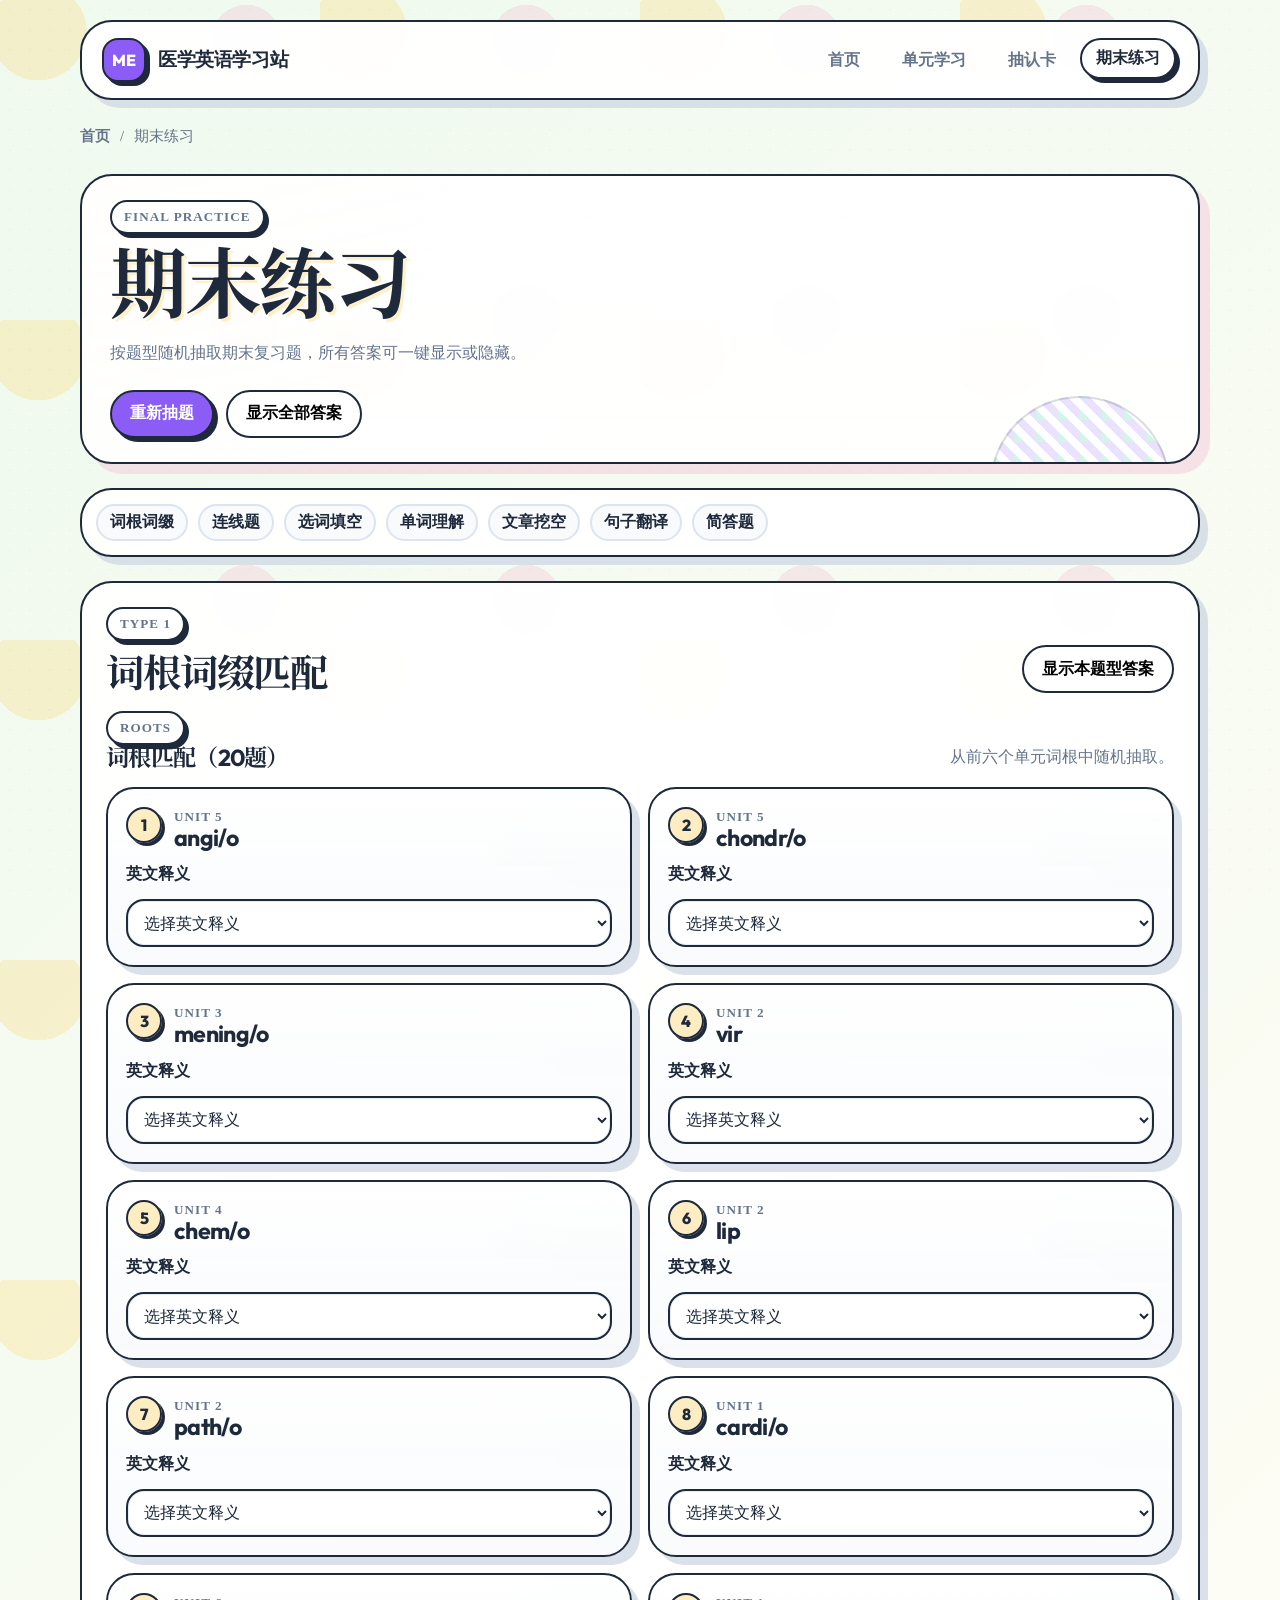
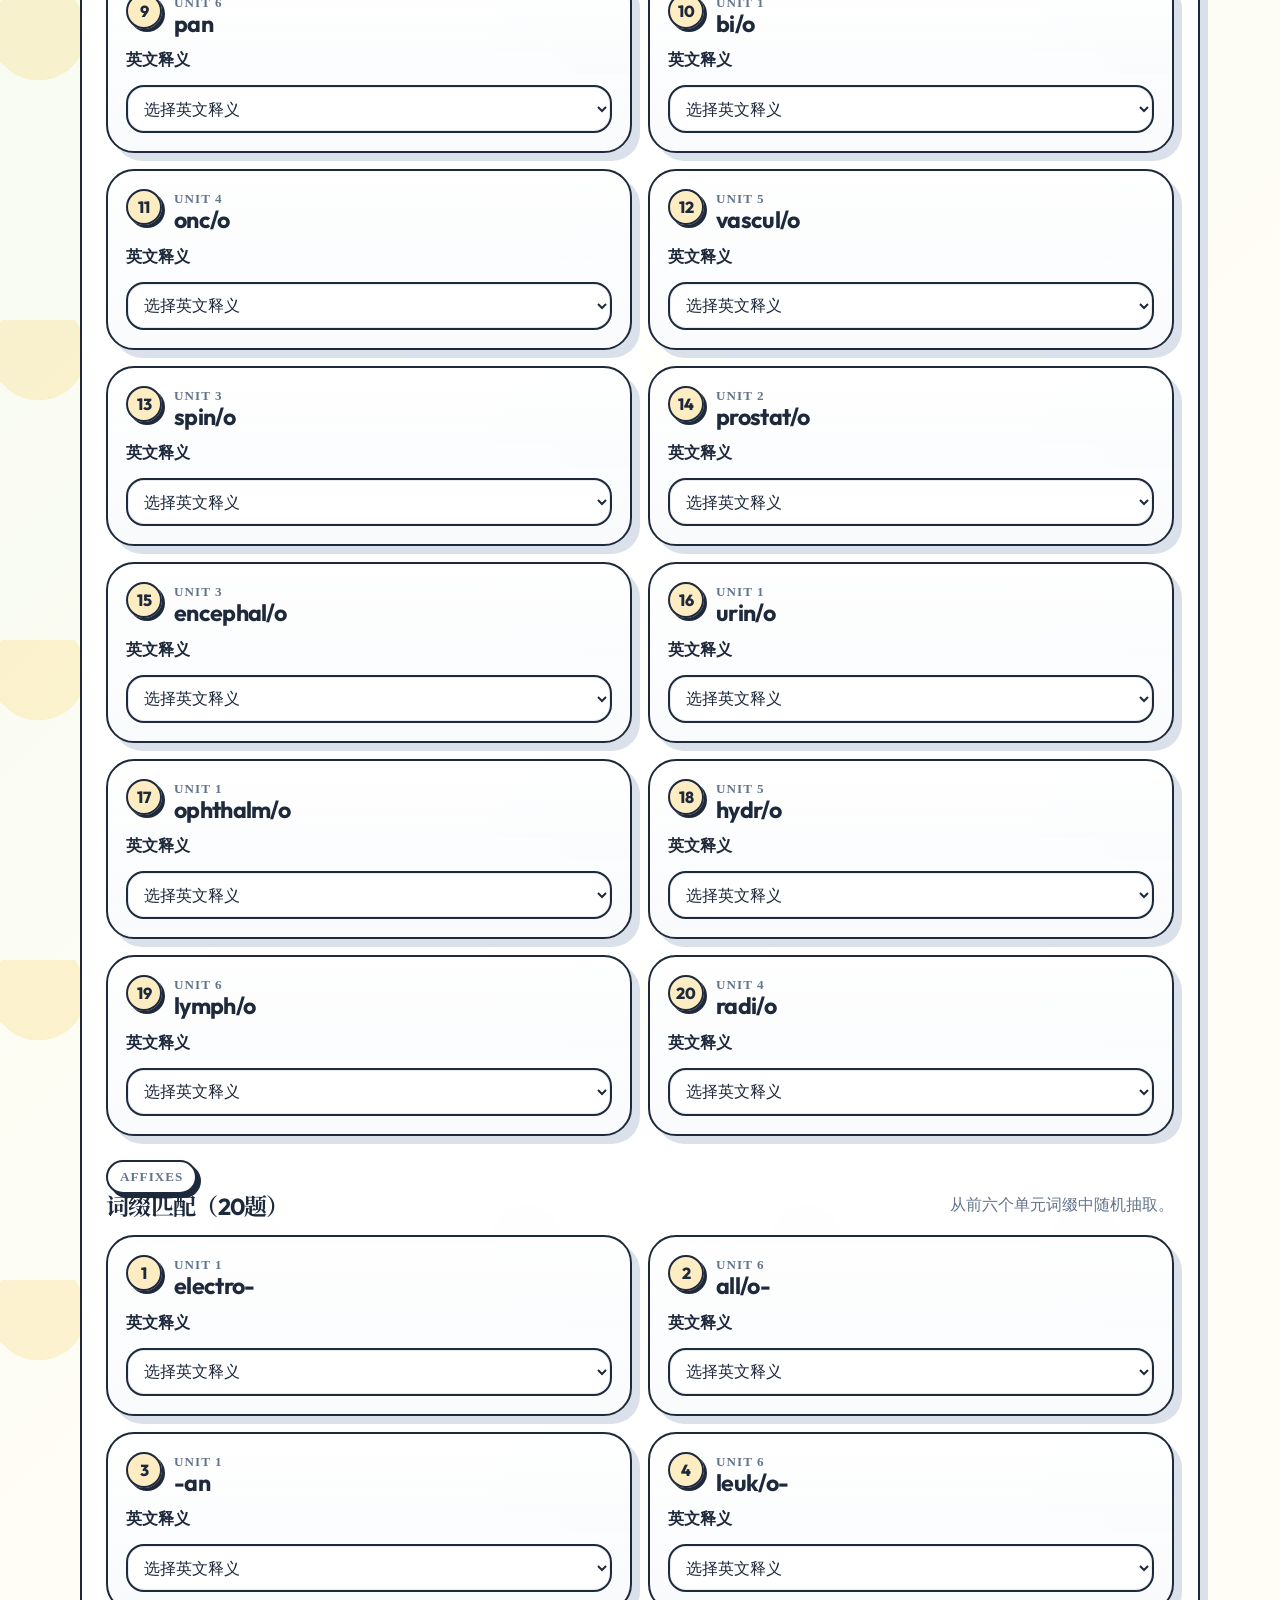
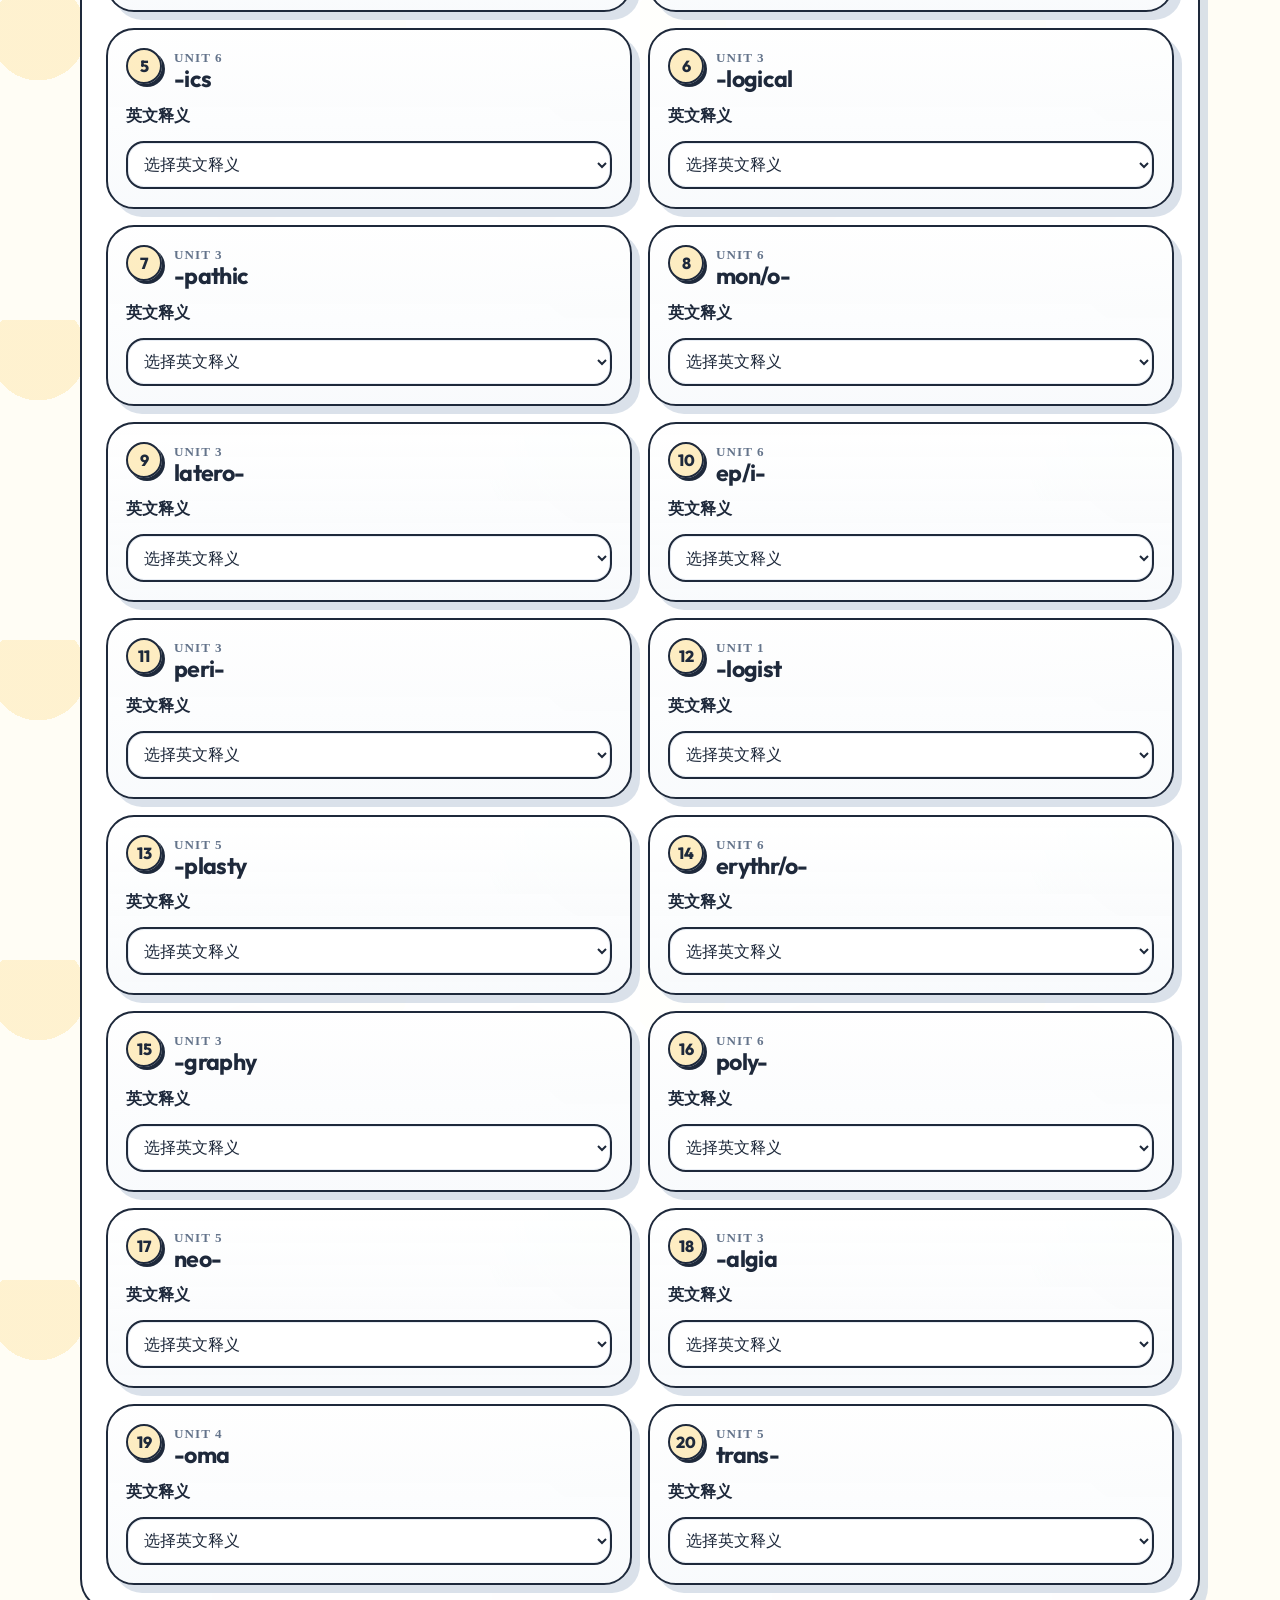
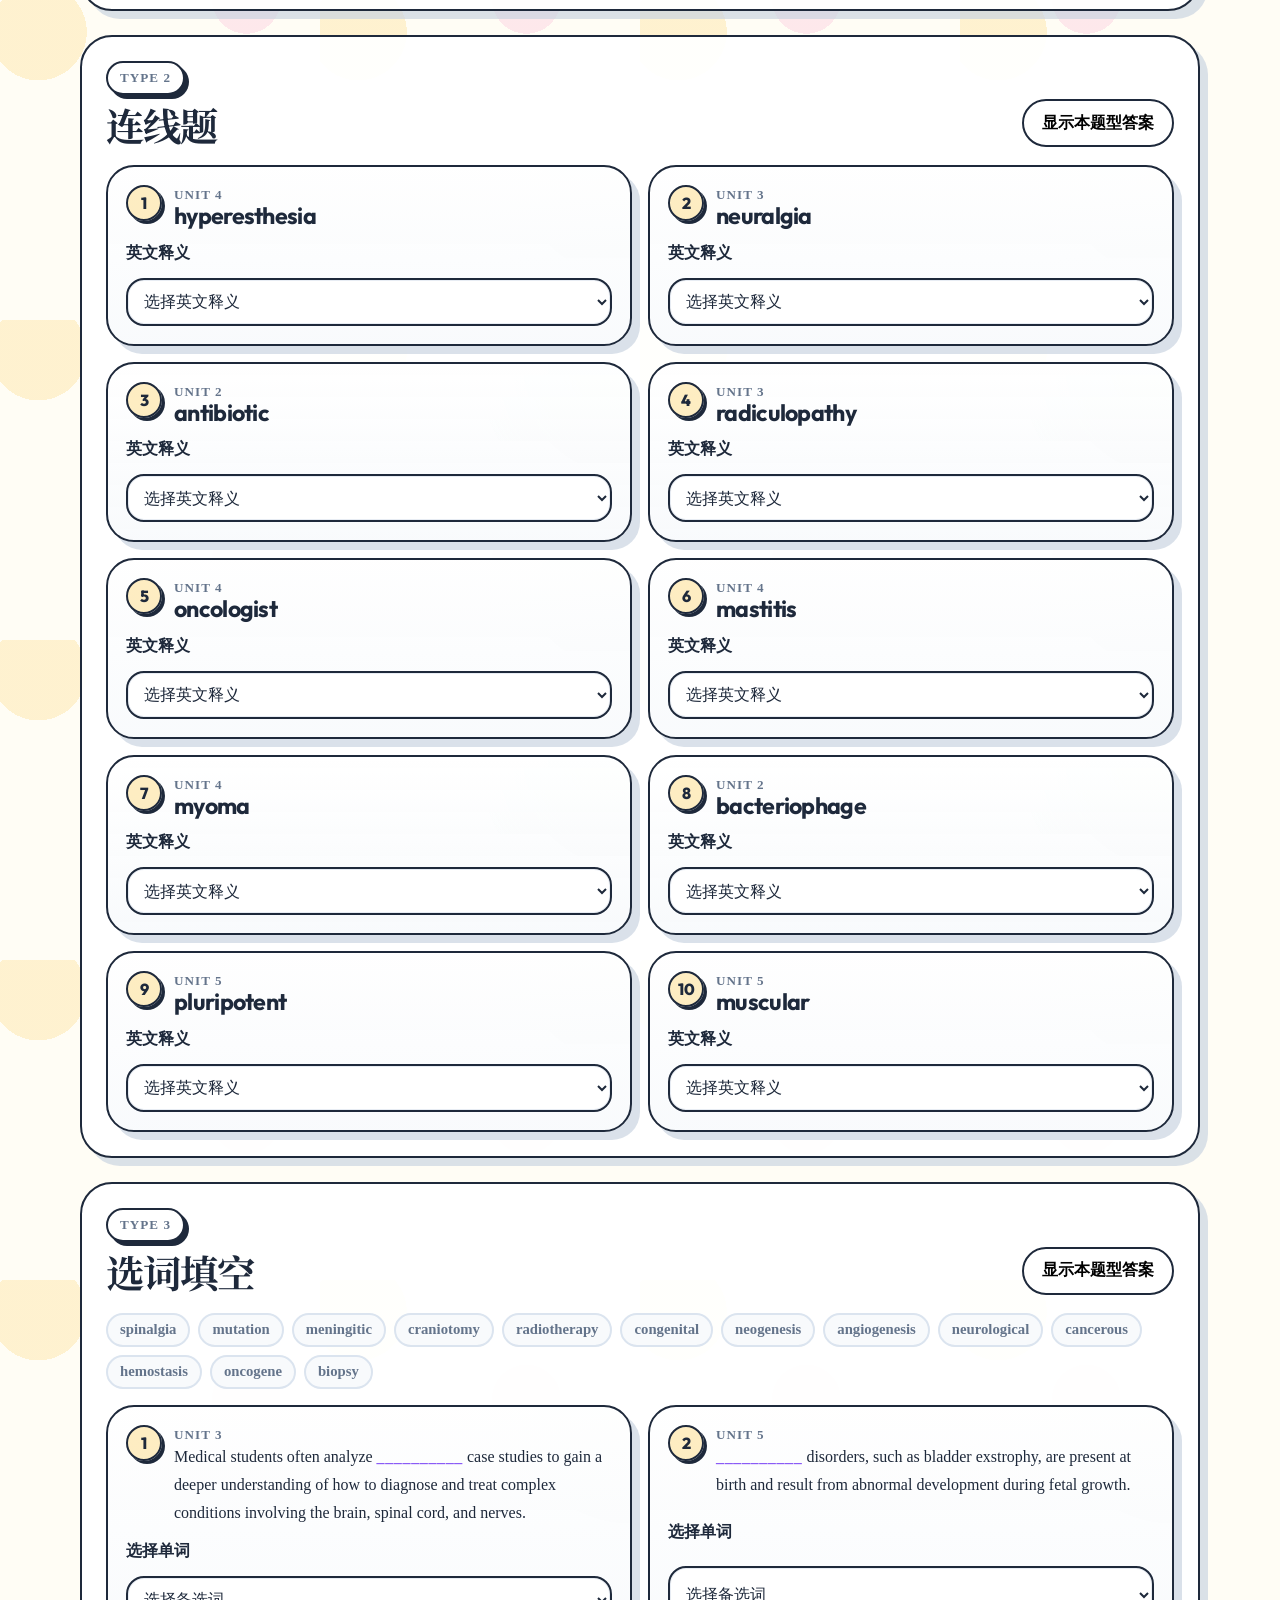
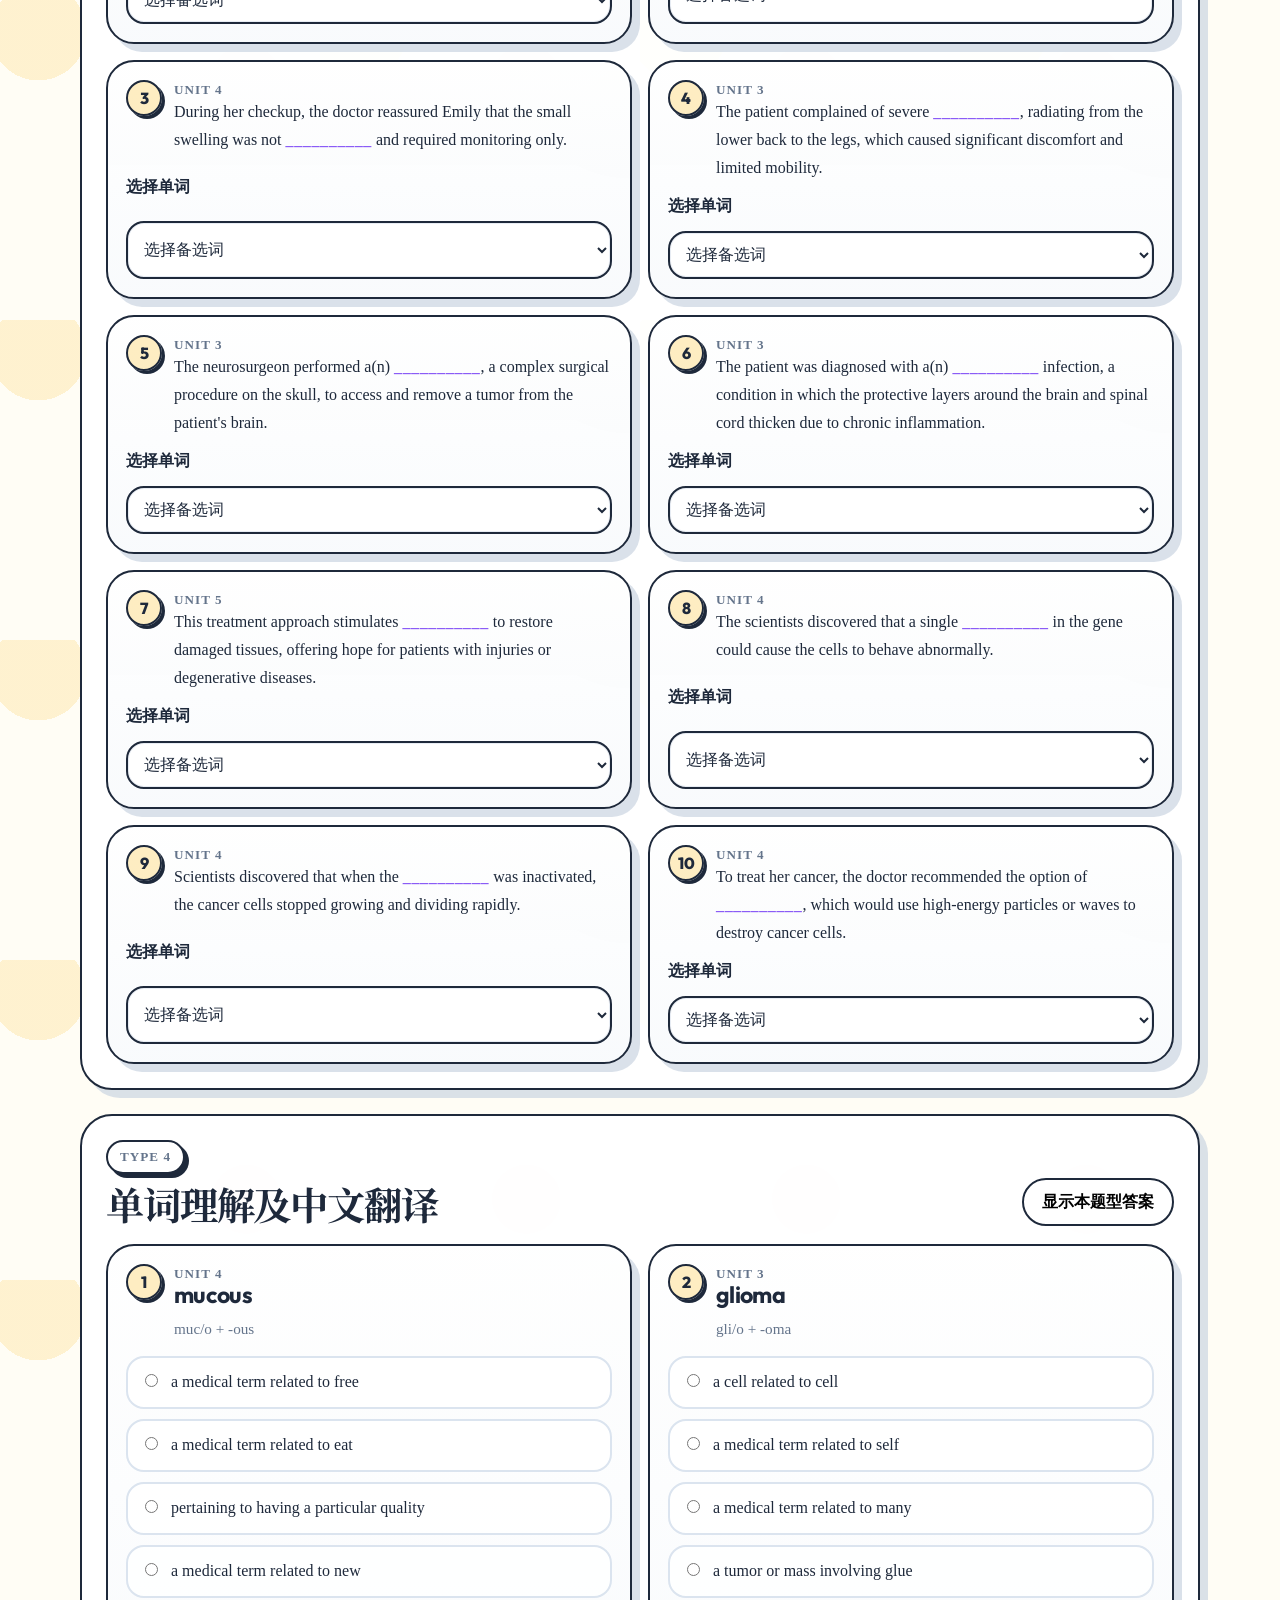
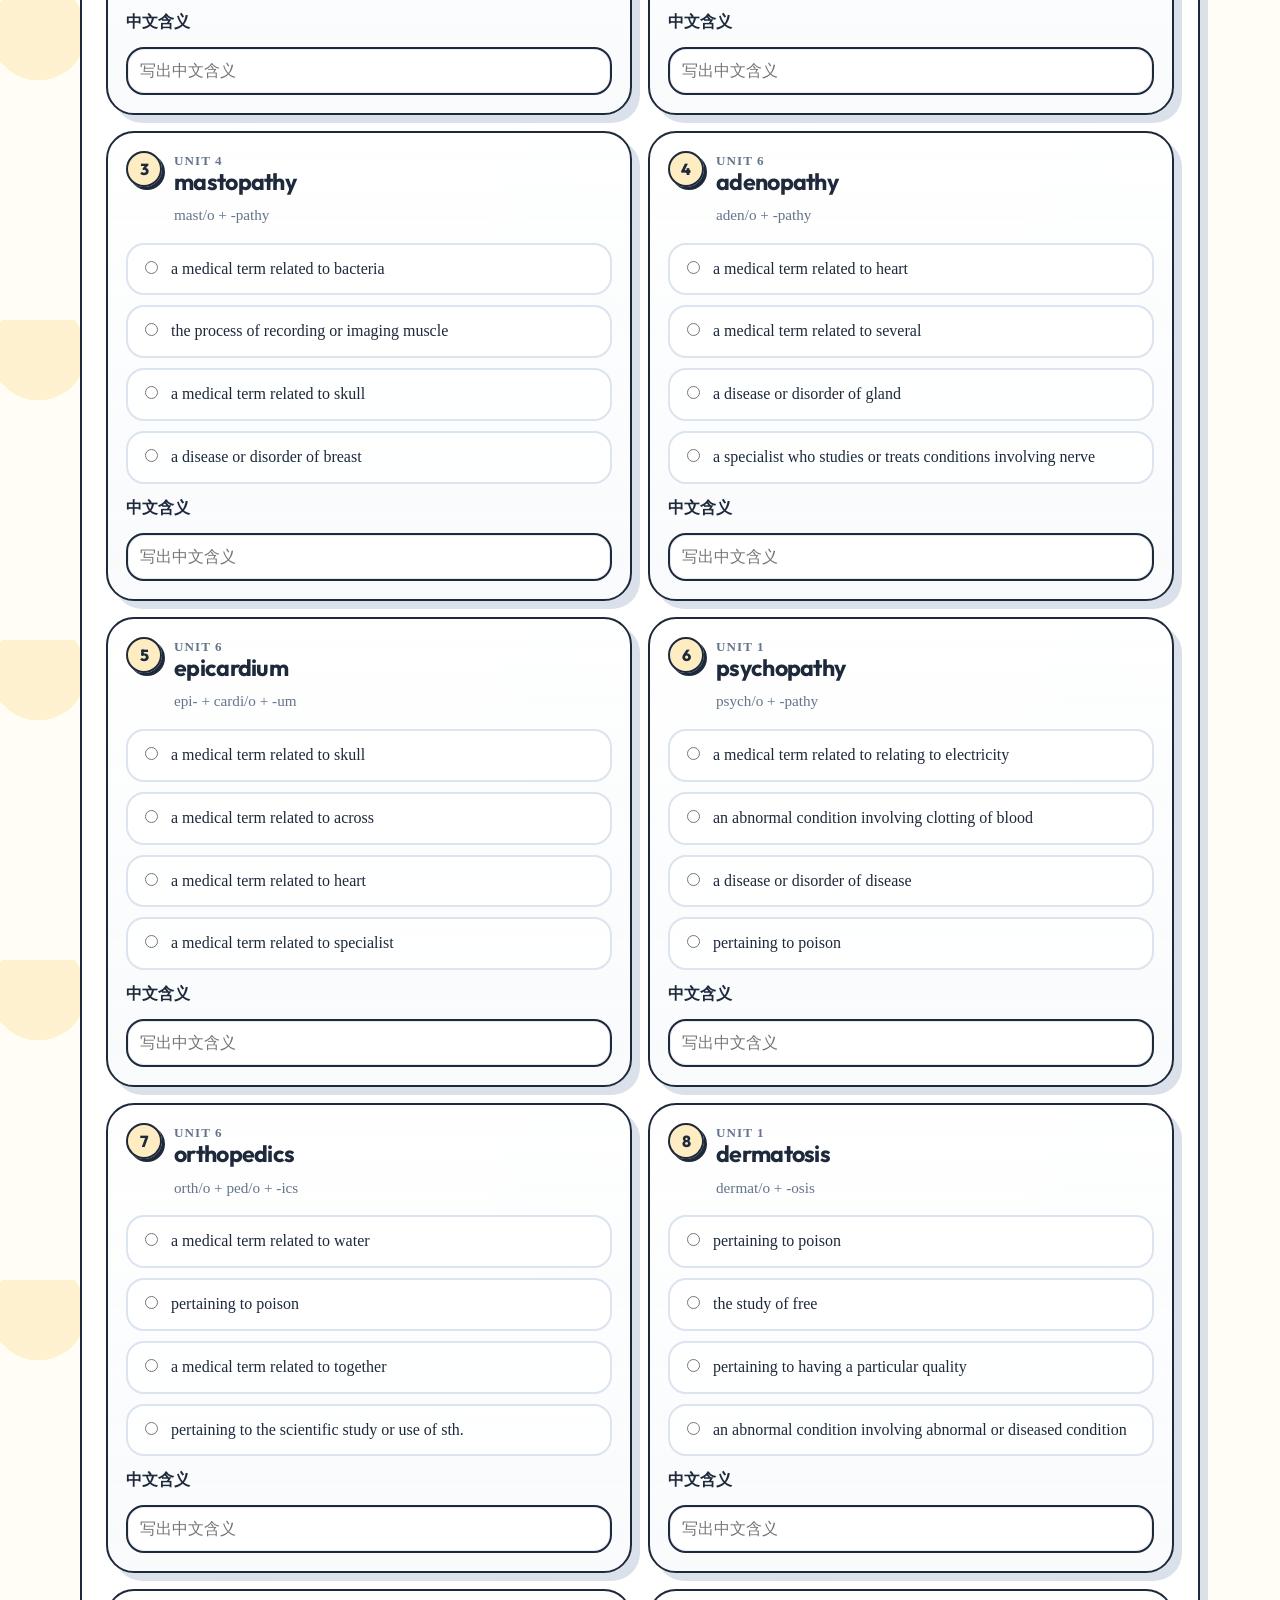
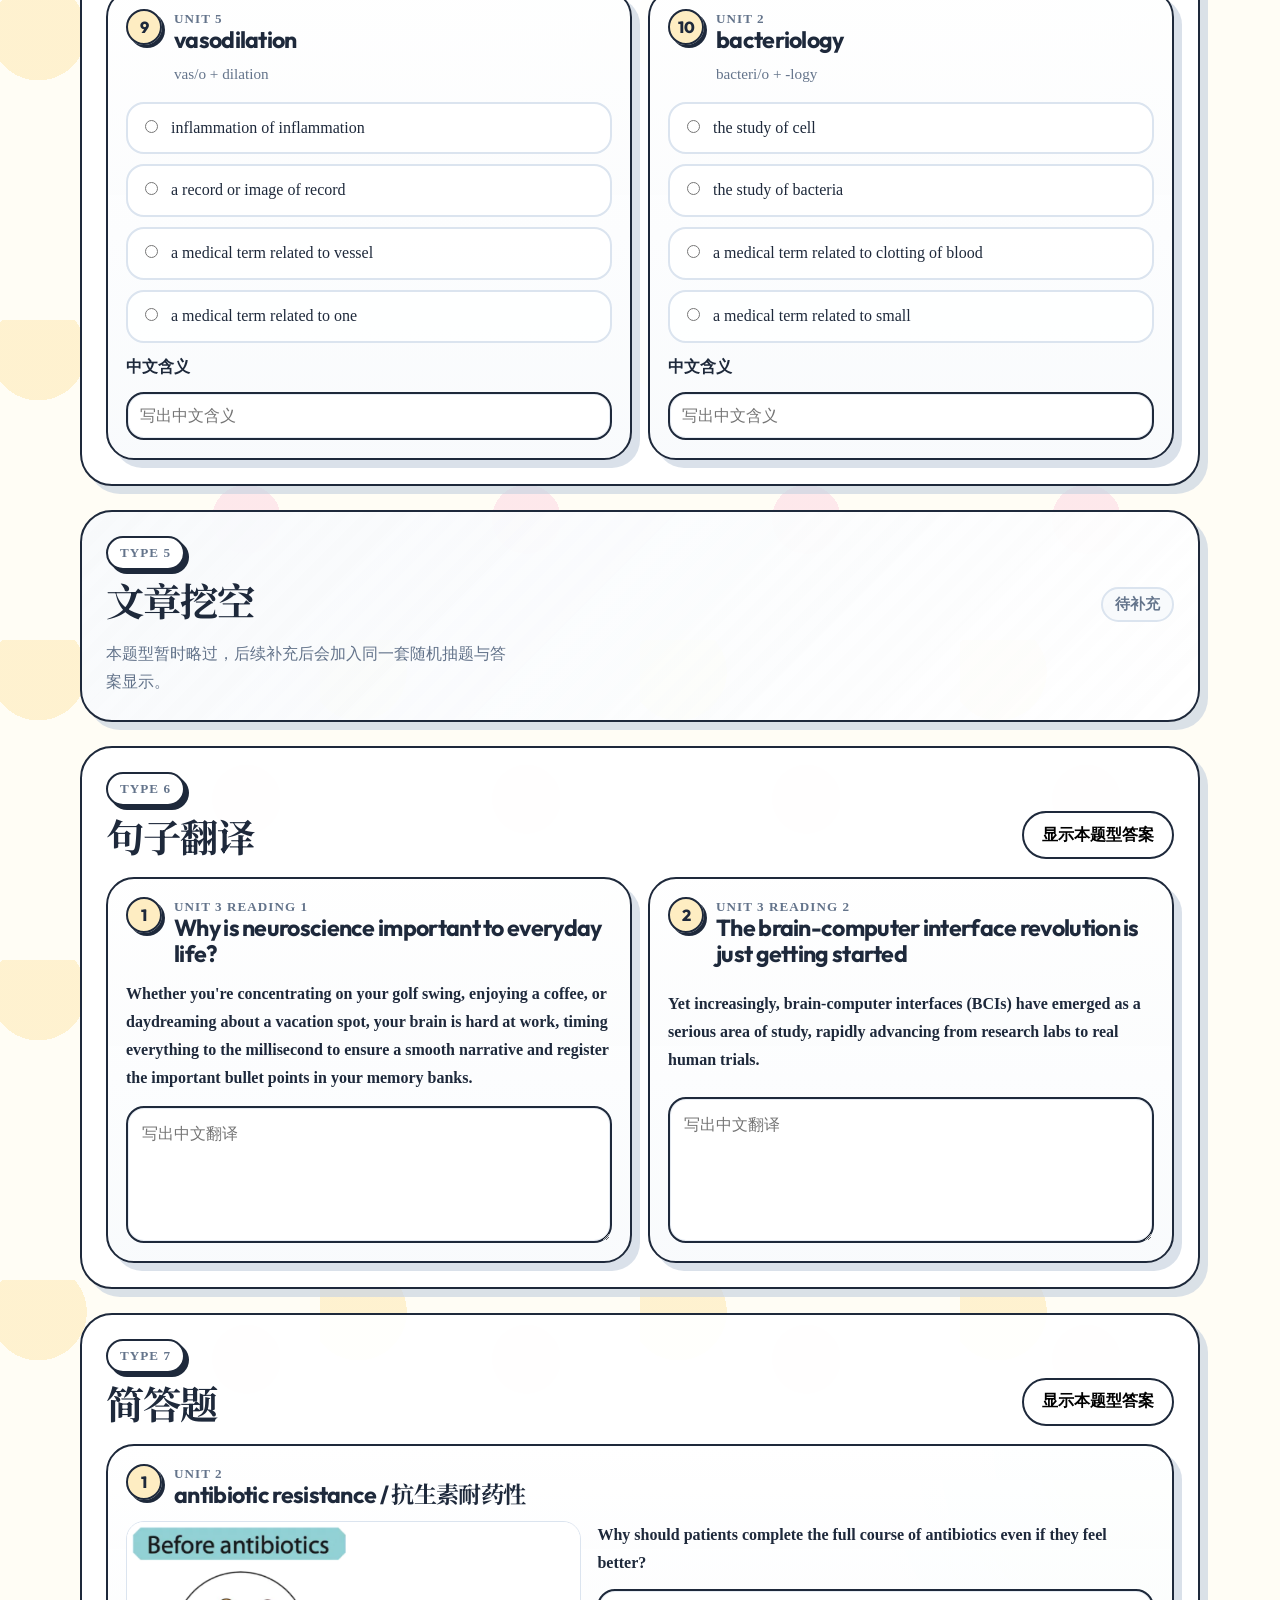
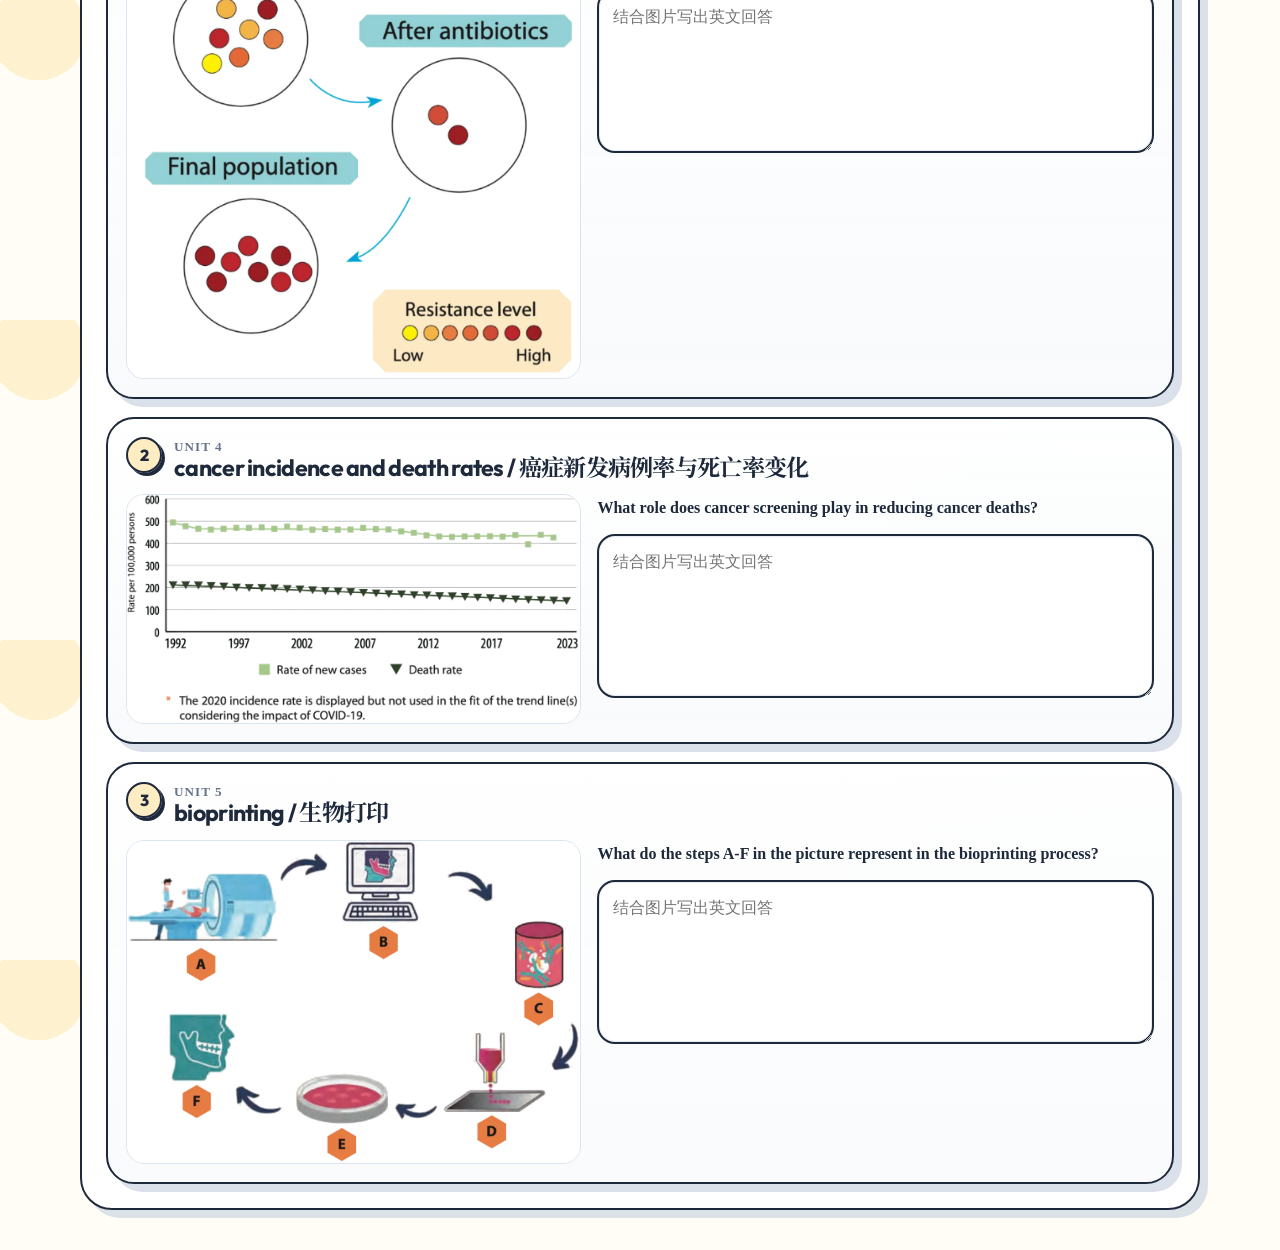
==== final-practice.html @ c4877638 "Add final practice page" ====
<!doctype html>
<html lang="zh-CN">
  <head>
    <meta charset="UTF-8" />
    <meta name="viewport" content="width=device-width, initial-scale=1.0" />
    <title>期末练习 | 医学英语学习站</title>
    <meta
      name="description"
      content="医学英语期末练习页面，按题型随机生成词根词缀匹配、连线、选词填空、单词理解、句子翻译与简答题。"
    />
    <link rel="preconnect" href="https://fonts.googleapis.com" />
    <link rel="preconnect" href="https://fonts.gstatic.com" crossorigin />
    <link
      href="https://fonts.googleapis.com/css2?family=Bricolage+Grotesque:wght@700;800&amp;family=Noto+Serif+SC:wght@700;800&amp;family=Outfit:wght@700;800&amp;family=Plus+Jakarta+Sans:wght@400;500;700&amp;display=swap"
      rel="stylesheet"
    />
    <link rel="stylesheet" href="assets/css/styles.css" />
  </head>
  <body data-page="final-practice">
    <div class="site-shell">
      <header class="site-header">
        <a class="site-brand" href="index.html">
          <span class="site-brand-mark">ME</span>
          <span class="site-brand-text">医学英语学习站</span>
        </a>
        <nav class="site-nav" aria-label="主导航">
          <a href="index.html">首页</a>
          <a href="unit.html?unit=unit-1">单元学习</a>
          <a href="flashcards.html?unit=unit-1">抽认卡</a>
          <a class="is-current" href="final-practice.html">期末练习</a>
        </nav>
      </header>

      <main class="page-main" id="final-practice-page">
        <div class="breadcrumb">
          <a href="index.html">首页</a>
          <span>/</span>
          <span>期末练习</span>
        </div>

        <section class="page-hero page-hero-compact final-hero">
          <p class="page-kicker">Final Practice</p>
          <h1 class="page-title">期末练习</h1>
          <p class="page-lead">
            按题型随机抽取期末复习题，所有答案可一键显示或隐藏。
          </p>
          <div class="hero-actions">
            <button class="button button-primary" id="final-new-set" type="button">重新抽题</button>
            <button class="button button-secondary" id="final-show-all" type="button">显示全部答案</button>
          </div>
        </section>

        <section class="section-panel final-nav-panel" aria-label="题型导航">
          <div class="final-nav-list">
            <a class="unit-switcher-chip" href="#morpheme-practice">词根词缀</a>
            <a class="unit-switcher-chip" href="#term-matching-practice">连线题</a>
            <a class="unit-switcher-chip" href="#fill-blank-practice">选词填空</a>
            <a class="unit-switcher-chip" href="#vocabulary-practice">单词理解</a>
            <a class="unit-switcher-chip" href="#cloze-practice">文章挖空</a>
            <a class="unit-switcher-chip" href="#translation-practice">句子翻译</a>
            <a class="unit-switcher-chip" href="#short-answer-practice">简答题</a>
          </div>
        </section>

        <section class="section-panel final-section" id="morpheme-practice" data-answer-section>
          <div class="section-heading">
            <div>
              <p class="section-kicker">Type 1</p>
              <h2 class="section-title">词根词缀匹配</h2>
            </div>
            <button class="button button-secondary" type="button" data-toggle-section-answer>显示本题型答案</button>
          </div>

          <div class="final-subsection-stack">
            <article class="final-subsection">
              <div class="final-subsection-head">
                <div>
                  <p class="section-kicker">Roots</p>
                  <h3 class="card-title">词根匹配（20题）</h3>
                </div>
                <p class="section-desc">从前六个单元词根中随机抽取。</p>
              </div>
              <div class="match-list" id="root-match-list"></div>
            </article>

            <article class="final-subsection">
              <div class="final-subsection-head">
                <div>
                  <p class="section-kicker">Affixes</p>
                  <h3 class="card-title">词缀匹配（20题）</h3>
                </div>
                <p class="section-desc">从前六个单元词缀中随机抽取。</p>
              </div>
              <div class="match-list" id="affix-match-list"></div>
            </article>
          </div>
        </section>

        <section class="section-panel final-section" id="term-matching-practice" data-answer-section>
          <div class="section-heading">
            <div>
              <p class="section-kicker">Type 2</p>
              <h2 class="section-title">连线题</h2>
            </div>
            <button class="button button-secondary" type="button" data-toggle-section-answer>显示本题型答案</button>
          </div>
          <div class="match-list" id="term-match-list"></div>
        </section>

        <section class="section-panel final-section" id="fill-blank-practice" data-answer-section>
          <div class="section-heading">
            <div>
              <p class="section-kicker">Type 3</p>
              <h2 class="section-title">选词填空</h2>
            </div>
            <button class="button button-secondary" type="button" data-toggle-section-answer>显示本题型答案</button>
          </div>
          <div class="word-bank" id="fill-word-bank"></div>
          <div class="question-list" id="fill-blank-list"></div>
        </section>

        <section class="section-panel final-section" id="vocabulary-practice" data-answer-section>
          <div class="section-heading">
            <div>
              <p class="section-kicker">Type 4</p>
              <h2 class="section-title">单词理解及中文翻译</h2>
            </div>
            <button class="button button-secondary" type="button" data-toggle-section-answer>显示本题型答案</button>
          </div>
          <div class="question-list" id="vocabulary-list"></div>
        </section>

        <section class="section-panel final-section is-pending" id="cloze-practice">
          <div class="section-heading">
            <div>
              <p class="section-kicker">Type 5</p>
              <h2 class="section-title">文章挖空</h2>
            </div>
            <span class="meta-chip">待补充</span>
          </div>
          <p class="section-desc">本题型暂时略过，后续补充后会加入同一套随机抽题与答案显示。</p>
        </section>

        <section class="section-panel final-section" id="translation-practice" data-answer-section>
          <div class="section-heading">
            <div>
              <p class="section-kicker">Type 6</p>
              <h2 class="section-title">句子翻译</h2>
            </div>
            <button class="button button-secondary" type="button" data-toggle-section-answer>显示本题型答案</button>
          </div>
          <div class="question-list" id="translation-list"></div>
        </section>

        <section class="section-panel final-section" id="short-answer-practice" data-answer-section>
          <div class="section-heading">
            <div>
              <p class="section-kicker">Type 7</p>
              <h2 class="section-title">简答题</h2>
            </div>
            <button class="button button-secondary" type="button" data-toggle-section-answer>显示本题型答案</button>
          </div>
          <div class="short-answer-list" id="short-answer-list"></div>
        </section>
      </main>
    </div>

    <script src="assets/data/course-data.js"></script>
    <script src="assets/data/final-practice-data.js"></script>
    <script src="assets/js/site.js"></script>
  </body>
</html>
---- assets/css/styles.css ----
:root {
  --background: #fffdf5;
  --foreground: #1e293b;
  --muted: #f8fafc;
  --muted-foreground: #64748b;
  --accent: #8b5cf6;
  --accent-foreground: #ffffff;
  --secondary: #f472b6;
  --tertiary: #fbbf24;
  --quaternary: #34d399;
  --card: #ffffff;
  --border: #1e293b;
  --soft-border: #dbe4ef;
  --shadow-hard: 4px 4px 0 0 #1e293b;
  --shadow-soft: 8px 8px 0 0 rgba(203, 213, 225, 0.7);
  --radius-sm: 10px;
  --radius-md: 18px;
  --radius-lg: 28px;
  --radius-full: 9999px;
  --container: 1120px;
  --transition: all 0.28s cubic-bezier(0.34, 1.56, 0.64, 1);
}

*,
*::before,
*::after {
  box-sizing: border-box;
}

html {
  scroll-behavior: smooth;
}

body {
  margin: 0;
  color: var(--foreground);
  font-family: "Plus Jakarta Sans", system-ui, sans-serif;
  background:
    radial-gradient(circle at 12% 10%, rgba(251, 191, 36, 0.18) 0 12%, transparent 12%),
    radial-gradient(circle at 88% 14%, rgba(244, 114, 182, 0.15) 0 10%, transparent 10%),
    linear-gradient(135deg, rgba(52, 211, 153, 0.08), transparent 24%),
    var(--background);
  background-size: 320px 320px, 280px 280px, auto, auto;
}

body::before {
  content: "";
  position: fixed;
  inset: 0;
  pointer-events: none;
  background-image: radial-gradient(rgba(30, 41, 59, 0.08) 0.8px, transparent 0.8px);
  background-size: 20px 20px;
  opacity: 0.32;
}

body,
button,
input,
select,
textarea,
table {
  font: inherit;
}

a {
  color: inherit;
  text-decoration: none;
}

button {
  cursor: pointer;
}

svg {
  display: block;
}

[hidden] {
  display: none !important;
}

.site-shell {
  position: relative;
  z-index: 1;
  width: min(100% - 24px, var(--container));
  margin: 0 auto;
  padding: 20px 0 40px;
}

.site-header,
.page-hero,
.section-panel,
.unit-card,
.note-card,
.example-card,
.flashcard-card,
.empty-panel {
  border: 2px solid var(--border);
  background: rgba(255, 255, 255, 0.94);
}

.site-header {
  display: flex;
  align-items: center;
  justify-content: space-between;
  gap: 20px;
  padding: 16px 20px;
  border-radius: calc(var(--radius-lg) + 4px);
  box-shadow: var(--shadow-soft);
}

.site-brand {
  display: inline-flex;
  align-items: center;
  gap: 12px;
  min-width: 0;
}

.site-brand-mark {
  display: inline-grid;
  place-items: center;
  width: 44px;
  height: 44px;
  border: 2px solid var(--border);
  border-radius: 16px;
  background: var(--accent);
  color: var(--accent-foreground);
  box-shadow: var(--shadow-hard);
  font-family: "Outfit", system-ui, sans-serif;
  font-size: 1rem;
  font-weight: 800;
}

.site-brand-text {
  font-family: "Outfit", system-ui, sans-serif;
  font-size: 1.18rem;
  font-weight: 800;
  letter-spacing: -0.02em;
}

.site-nav {
  display: flex;
  flex-wrap: wrap;
  justify-content: flex-end;
  gap: 10px;
}

.site-nav a {
  display: inline-flex;
  align-items: center;
  justify-content: center;
  min-height: 40px;
  padding: 8px 14px;
  border: 2px solid transparent;
  border-radius: var(--radius-full);
  font-weight: 700;
  color: var(--muted-foreground);
  transition: var(--transition);
}

.site-nav a:hover,
.site-nav a.is-current {
  border-color: var(--border);
  background: var(--card);
  color: var(--foreground);
  box-shadow: var(--shadow-hard);
  transform: translate(-2px, -2px);
}

.page-main {
  display: grid;
  gap: 24px;
  margin-top: 24px;
}

.page-hero,
.section-panel {
  position: relative;
  overflow: hidden;
  border-radius: calc(var(--radius-lg) + 4px);
}

.page-hero {
  padding: 28px;
  box-shadow: 10px 10px 0 0 rgba(244, 114, 182, 0.18);
  background:
    linear-gradient(180deg, rgba(255, 255, 255, 0.96), rgba(255, 255, 255, 0.92)),
    radial-gradient(circle at top left, rgba(251, 191, 36, 0.26), transparent 32%);
}

.page-hero::after {
  content: "";
  position: absolute;
  right: 28px;
  bottom: -26px;
  width: 180px;
  height: 92px;
  border: 2px solid rgba(30, 41, 59, 0.16);
  border-radius: 999px 999px 0 0;
  background:
    linear-gradient(45deg, rgba(52, 211, 153, 0.22) 0 25%, transparent 25% 50%, rgba(139, 92, 246, 0.18) 50% 75%, transparent 75%),
    rgba(255, 255, 255, 0.7);
  background-size: 22px 22px;
}

.page-hero-compact {
  padding: 24px 28px;
}

.page-kicker,
.section-kicker,
.flashcard-label,
.status-chip,
.meta-label,
.answer-label {
  display: inline-flex;
  align-items: center;
  justify-content: center;
  gap: 8px;
  min-height: 34px;
  margin: 0;
  padding: 6px 12px;
  border-radius: var(--radius-full);
  font-size: 0.82rem;
  font-weight: 700;
  letter-spacing: 0.08em;
  text-transform: uppercase;
  color: var(--muted-foreground);
}

.page-kicker,
.section-kicker,
.status-chip {
  border: 2px solid var(--border);
  background: var(--card);
  box-shadow: var(--shadow-hard);
}

.status-ready {
  background: rgba(52, 211, 153, 0.18);
}

.page-title,
.section-title,
.card-title,
.flashcard-term {
  margin: 0;
  font-family: "Outfit", "Noto Serif SC", system-ui, sans-serif;
  letter-spacing: -0.03em;
}

.page-title {
  max-width: 16ch;
  margin-top: 16px;
  font-family: "Bricolage Grotesque", "Noto Serif SC", serif;
  font-size: clamp(2.8rem, 6vw, 4.8rem);
  line-height: 0.98;
  text-wrap: balance;
  text-shadow: 3px 3px 0 rgba(251, 191, 36, 0.24);
}

.page-lead,
.section-desc,
.card-copy,
.breadcrumb,
.ipa-text,
.meta-value,
.flashcard-ipa {
  margin: 0;
  color: var(--muted-foreground);
  line-height: 1.75;
}

.page-lead {
  max-width: 60ch;
  margin-top: 14px;
  font-size: 1.02rem;
}

.hero-actions,
.card-actions,
.flashcard-actions {
  display: flex;
  flex-wrap: wrap;
  gap: 12px;
  margin-top: 22px;
}

.button {
  display: inline-flex;
  align-items: center;
  justify-content: center;
  min-height: 48px;
  padding: 10px 18px;
  border: 2px solid var(--border);
  border-radius: var(--radius-full);
  font-weight: 700;
  transition: var(--transition);
}

.button:hover {
  transform: translate(-2px, -2px);
}

.button:active {
  transform: translate(2px, 2px);
}

.button-primary {
  background: var(--accent);
  color: var(--accent-foreground);
  box-shadow: var(--shadow-hard);
}

.button-secondary {
  background: var(--card);
}

.button-secondary:hover {
  background: rgba(251, 191, 36, 0.2);
  box-shadow: var(--shadow-hard);
}

.section-panel {
  padding: 24px;
  box-shadow: var(--shadow-soft);
}

.section-heading {
  display: flex;
  align-items: end;
  justify-content: space-between;
  gap: 20px;
  margin-bottom: 18px;
}

.section-title {
  margin-top: 12px;
  font-size: clamp(1.7rem, 3vw, 2.6rem);
  line-height: 1.06;
}

.section-desc {
  max-width: 50ch;
}

.unit-grid {
  display: grid;
  grid-template-columns: repeat(2, minmax(0, 1fr));
  gap: 18px;
}

.unit-card {
  display: grid;
  gap: 14px;
  padding: 20px;
  border-radius: var(--radius-lg);
  box-shadow: var(--shadow-soft);
  transition: var(--transition);
}

.unit-card:hover {
  transform: translate(-2px, -2px);
  box-shadow: var(--shadow-hard);
}

.unit-card-top,
.unit-card-meta,
.breadcrumb,
.example-head,
.example-grid,
.flashcard-answer {
  display: flex;
  flex-wrap: wrap;
  gap: 10px;
}

.overview-grid {
  display: grid;
  grid-template-columns: repeat(2, minmax(0, 1fr));
  gap: 18px;
}

.overview-card {
  display: grid;
  gap: 14px;
}

.overview-card-head {
  display: flex;
  align-items: center;
  justify-content: space-between;
  gap: 12px;
}

.unit-card-top {
  align-items: center;
  justify-content: space-between;
  color: var(--muted-foreground);
  font-weight: 700;
}

.card-title {
  font-size: 1.45rem;
  line-height: 1.1;
}

.unit-card-meta {
  gap: 8px;
}

.unit-switcher-bar {
  display: flex;
  align-items: center;
  gap: 12px;
  padding: 10px 14px;
  border: 2px solid var(--border);
  border-radius: var(--radius-full);
  background: rgba(255, 255, 255, 0.92);
  box-shadow: var(--shadow-soft);
}

.unit-switcher-label {
  flex: none;
  margin: 0;
  font-weight: 700;
  color: var(--muted-foreground);
}

.unit-switcher-list {
  display: flex;
  gap: 8px;
  overflow-x: auto;
  scrollbar-width: none;
}

.unit-switcher-list::-webkit-scrollbar {
  display: none;
}

.unit-switcher-chip {
  flex: none;
  display: inline-flex;
  align-items: center;
  justify-content: center;
  min-height: 36px;
  padding: 6px 12px;
  border: 2px solid var(--soft-border);
  border-radius: var(--radius-full);
  background: rgba(248, 250, 252, 0.96);
  font-weight: 700;
  white-space: nowrap;
  transition: var(--transition);
}

.unit-switcher-chip:hover {
  border-color: var(--border);
  box-shadow: var(--shadow-hard);
  transform: translate(-2px, -2px);
}

.unit-switcher-chip.is-current {
  border-color: var(--border);
  background: var(--accent);
  color: var(--accent-foreground);
  box-shadow: var(--shadow-hard);
}

.meta-chip {
  display: inline-flex;
  align-items: center;
  min-height: 34px;
  padding: 6px 12px;
  border: 2px solid var(--soft-border);
  border-radius: var(--radius-full);
  background: rgba(248, 250, 252, 0.92);
  font-size: 0.92rem;
  font-weight: 700;
  color: var(--muted-foreground);
}

.breadcrumb {
  align-items: center;
  font-size: 0.92rem;
}

.breadcrumb a {
  font-weight: 700;
}

.breadcrumb a:hover {
  text-decoration: underline;
}

.table-shell {
  overflow: hidden;
  border: 1px solid var(--soft-border);
  border-radius: var(--radius-md);
  background: var(--card);
}

table {
  width: 100%;
  border-collapse: collapse;
}

th,
td {
  padding: 14px 16px;
  text-align: left;
}

thead th {
  background: rgba(241, 245, 249, 0.9);
  font-family: "Outfit", system-ui, sans-serif;
  font-size: 1rem;
}

tbody tr + tr {
  border-top: 1px solid rgba(226, 232, 240, 0.95);
}

.table-select {
  padding: 0;
  border: 0;
  background: transparent;
  font-weight: 700;
  color: var(--foreground);
  transition: var(--transition);
}

.table-select:hover {
  color: var(--accent);
}

.table-select.is-selected {
  color: var(--accent);
}

.table-empty {
  color: var(--muted-foreground);
}

.note-grid {
  display: grid;
  grid-template-columns: repeat(2, minmax(0, 1fr));
  gap: 18px;
}

.note-card,
.example-card,
.flashcard-card,
.empty-panel {
  border-radius: var(--radius-lg);
}

.note-card {
  padding: 20px;
  box-shadow: var(--shadow-soft);
}

.note-card:nth-child(1) {
  background: linear-gradient(180deg, rgba(251, 191, 36, 0.16), rgba(255, 255, 255, 0.98));
}

.note-card:nth-child(2) {
  background: linear-gradient(180deg, rgba(52, 211, 153, 0.14), rgba(255, 255, 255, 0.98));
}

.card-copy {
  margin-top: 10px;
}

.detail-examples-head {
  display: flex;
  align-items: center;
  justify-content: space-between;
  gap: 12px;
  margin-top: 22px;
  margin-bottom: 14px;
}

.example-list {
  display: grid;
  gap: 16px;
}

.example-list-grid {
  grid-template-columns: repeat(2, minmax(0, 1fr));
}

.example-card {
  padding: 18px;
  box-shadow: var(--shadow-soft);
}

.example-head {
  align-items: start;
  justify-content: space-between;
}

.example-main {
  min-width: 0;
}

.ipa-text {
  margin-top: 8px;
  font-size: 0.95rem;
}

.audio-button {
  flex: none;
  display: inline-grid;
  place-items: center;
  width: 50px;
  height: 50px;
  border: 2px solid var(--border);
  border-radius: 50%;
  background: var(--accent);
  color: var(--accent-foreground);
  box-shadow: var(--shadow-hard);
  transition: var(--transition);
}

.audio-button:hover,
.audio-button.is-playing {
  transform: translate(-2px, -2px) rotate(-4deg);
}

.audio-button svg {
  width: 26px;
  height: 26px;
}

.example-grid {
  display: grid;
  grid-template-columns: repeat(2, minmax(0, 1fr));
  gap: 12px;
  margin-top: 14px;
}

.example-meta {
  padding: 14px;
  border: 2px solid var(--soft-border);
  border-radius: var(--radius-md);
  background: rgba(248, 250, 252, 0.94);
}

.meta-label {
  padding: 0;
  min-height: 0;
}

.meta-value {
  margin-top: 8px;
  font-weight: 700;
}

.flashcard-shell {
  display: grid;
  gap: 18px;
}

.flashcard-card {
  padding: 24px;
  box-shadow: 10px 10px 0 0 rgba(244, 114, 182, 0.18);
  background:
    linear-gradient(180deg, rgba(255, 255, 255, 0.97), rgba(248, 250, 252, 0.96)),
    radial-gradient(circle at top right, rgba(139, 92, 246, 0.18), transparent 28%);
}

.flashcard-front {
  display: grid;
  gap: 10px;
}

.flashcard-label {
  justify-content: start;
  padding: 0;
  min-height: 0;
}

.flashcard-term {
  font-size: clamp(2rem, 5vw, 3.4rem);
  line-height: 1.05;
}

.flashcard-ipa {
  font-size: 1rem;
}

.flashcard-answer {
  display: grid;
  gap: 12px;
  margin-top: 18px;
}

.answer-row {
  display: flex;
  flex-direction: column;
  justify-content: flex-start;
  min-height: 120px;
  padding: 16px;
  border: 2px solid var(--soft-border);
  border-radius: var(--radius-md);
  background: rgba(255, 255, 255, 0.96);
}

.answer-value {
  display: block;
  margin-top: 8px;
  min-height: 56px;
  font-size: 1.1rem;
  line-height: 1.65;
}

.answer-value.is-empty {
  color: transparent;
  user-select: none;
}

.empty-panel {
  padding: 28px;
  text-align: center;
  box-shadow: var(--shadow-soft);
}

.section-panel.is-empty {
  padding: 0;
  border: 0;
  background: transparent;
  box-shadow: none;
}

.final-hero .page-title {
  max-width: none;
}

.final-nav-panel {
  padding: 14px;
}

.final-nav-list {
  display: flex;
  flex-wrap: wrap;
  gap: 10px;
}

.final-section {
  scroll-margin-top: 18px;
}

.final-section.is-pending {
  background:
    linear-gradient(135deg, rgba(248, 250, 252, 0.96), rgba(255, 255, 255, 0.92)),
    repeating-linear-gradient(135deg, rgba(148, 163, 184, 0.16) 0 10px, transparent 10px 20px);
}

.final-subsection-stack {
  display: grid;
  gap: 24px;
}

.final-subsection {
  display: grid;
  gap: 16px;
}

.final-subsection-head {
  display: flex;
  align-items: end;
  justify-content: space-between;
  gap: 18px;
}

.match-list,
.question-list {
  display: grid;
  grid-template-columns: repeat(2, minmax(0, 1fr));
  gap: 16px;
}

.short-answer-list {
  display: grid;
  gap: 18px;
}

.practice-card {
  display: grid;
  gap: 14px;
  padding: 18px;
  border: 2px solid var(--border);
  border-radius: var(--radius-lg);
  background:
    linear-gradient(180deg, rgba(255, 255, 255, 0.98), rgba(248, 250, 252, 0.95)),
    radial-gradient(circle at top right, rgba(52, 211, 153, 0.12), transparent 28%);
  box-shadow: var(--shadow-soft);
  transition: var(--transition);
}

.practice-card.is-correct {
  border-color: #15803d;
  box-shadow: 6px 6px 0 0 rgba(21, 128, 61, 0.24);
}

.practice-card.is-incorrect {
  border-color: #e11d48;
  box-shadow: 6px 6px 0 0 rgba(225, 29, 72, 0.18);
}

.practice-card-head {
  display: grid;
  grid-template-columns: auto minmax(0, 1fr);
  gap: 12px;
  align-items: start;
}

.question-number {
  display: inline-grid;
  place-items: center;
  width: 36px;
  height: 36px;
  border: 2px solid var(--border);
  border-radius: 50%;
  background: rgba(251, 191, 36, 0.28);
  box-shadow: 3px 3px 0 0 var(--border);
  font-family: "Outfit", system-ui, sans-serif;
  font-weight: 800;
}

.field-label {
  display: block;
  margin: 0;
  font-weight: 800;
  color: var(--foreground);
}

select,
.text-input,
.text-area {
  width: 100%;
  border: 2px solid var(--border);
  border-radius: var(--radius-md);
  background: rgba(255, 255, 255, 0.98);
  color: var(--foreground);
  box-shadow: inset 0 0 0 1px rgba(226, 232, 240, 0.8);
}

select,
.text-input {
  min-height: 48px;
  padding: 10px 12px;
}

.text-area {
  min-height: 132px;
  padding: 12px 14px;
  line-height: 1.7;
  resize: vertical;
}

.question-text {
  margin: 0;
  color: var(--foreground);
  line-height: 1.75;
}

.question-text-en {
  font-weight: 700;
}

.blank-slot {
  display: inline-flex;
  min-width: 9ch;
  color: var(--accent);
  font-weight: 800;
  letter-spacing: 0.04em;
}

.word-bank {
  display: flex;
  flex-wrap: wrap;
  gap: 8px;
  margin-bottom: 16px;
}

.choice-list {
  display: grid;
  gap: 10px;
}

.choice-option {
  display: grid;
  grid-template-columns: auto minmax(0, 1fr);
  gap: 10px;
  align-items: start;
  padding: 12px;
  border: 2px solid var(--soft-border);
  border-radius: var(--radius-md);
  background: rgba(255, 255, 255, 0.9);
  line-height: 1.55;
}

.choice-option input {
  margin-top: 4px;
}

.choice-option.is-correct-choice {
  border-color: #15803d;
  background: rgba(52, 211, 153, 0.18);
}

.choice-option.is-selected-incorrect {
  border-color: #e11d48;
  background: rgba(244, 114, 182, 0.14);
}

.answer-reveal {
  display: none;
  gap: 8px;
  padding: 14px;
  border: 2px dashed var(--border);
  border-radius: var(--radius-md);
  background: rgba(251, 191, 36, 0.16);
}

.answers-visible .answer-reveal {
  display: grid;
}

.answer-copy {
  margin: 0;
  color: var(--foreground);
  font-weight: 700;
  line-height: 1.75;
}

.answer-zh {
  color: var(--muted-foreground);
}

.short-answer-layout {
  display: grid;
  grid-template-columns: minmax(220px, 0.9fr) minmax(0, 1.1fr);
  gap: 16px;
  align-items: start;
}

.practice-figure {
  margin: 0;
  overflow: hidden;
  border: 1px solid var(--soft-border);
  border-radius: var(--radius-md);
  background: var(--card);
}

.practice-figure img {
  display: block;
  width: 100%;
  height: auto;
}

.short-answer-workspace {
  display: grid;
  gap: 12px;
}

@media (max-width: 900px) {
  .unit-grid,
  .overview-grid,
  .note-grid,
  .example-list-grid,
  .example-grid,
  .match-list,
  .question-list,
  .short-answer-layout {
    grid-template-columns: 1fr;
  }

  .section-heading {
    align-items: start;
    flex-direction: column;
  }
}

@media (max-width: 720px) {
  .site-shell {
    width: min(100% - 16px, var(--container));
    padding-top: 12px;
  }

  .site-header,
  .page-hero,
  .section-panel {
    padding: 18px;
  }

  .site-header,
  .site-nav,
  .hero-actions,
  .card-actions,
  .flashcard-actions {
    flex-direction: column;
    align-items: stretch;
  }

  .site-nav {
    width: 100%;
  }

  .site-nav a {
    justify-content: center;
  }

  .page-title {
    max-width: none;
  }

  .detail-examples-head,
  .overview-card-head,
  .final-subsection-head {
    align-items: start;
    flex-direction: column;
  }

  .page-hero::after {
    display: none;
  }
}

@media (prefers-reduced-motion: reduce) {
  html {
    scroll-behavior: auto;
  }

  *,
  *::before,
  *::after {
    animation: none !important;
    transition-duration: 0.01ms !important;
  }
}
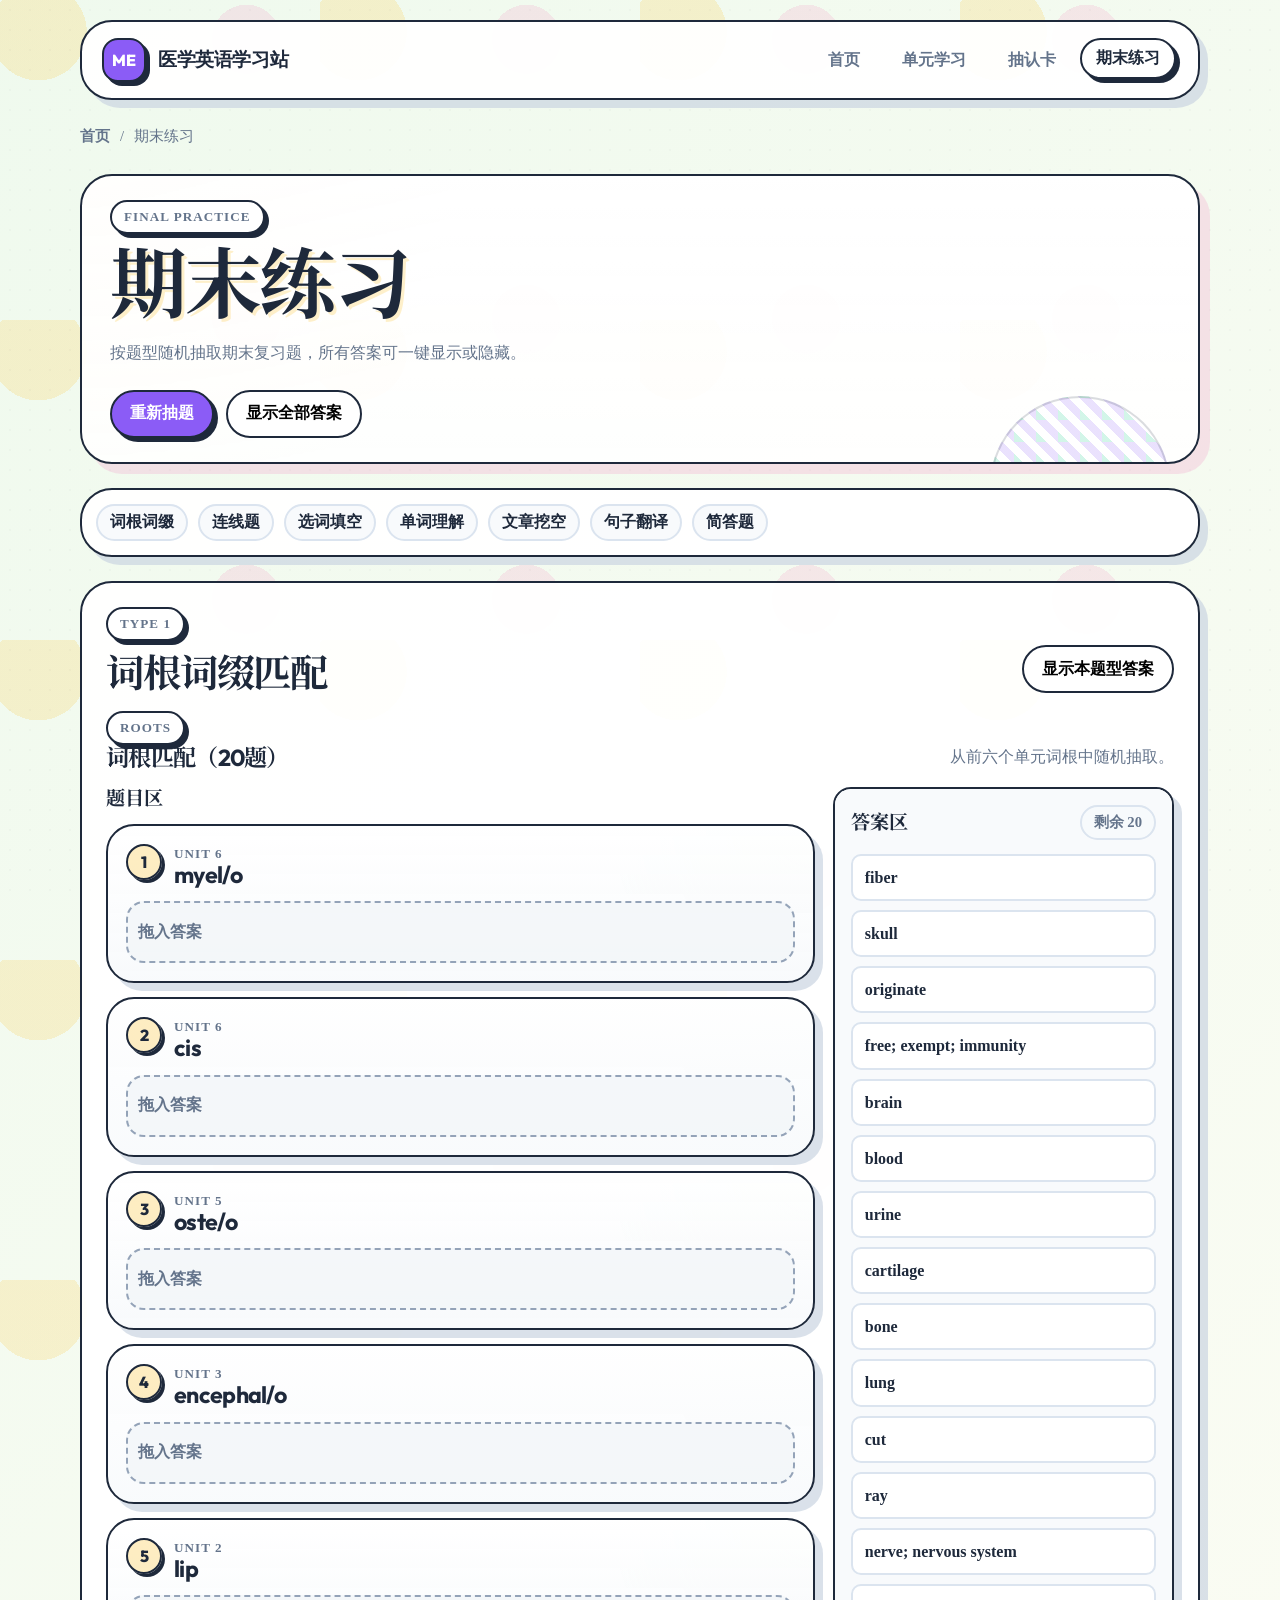
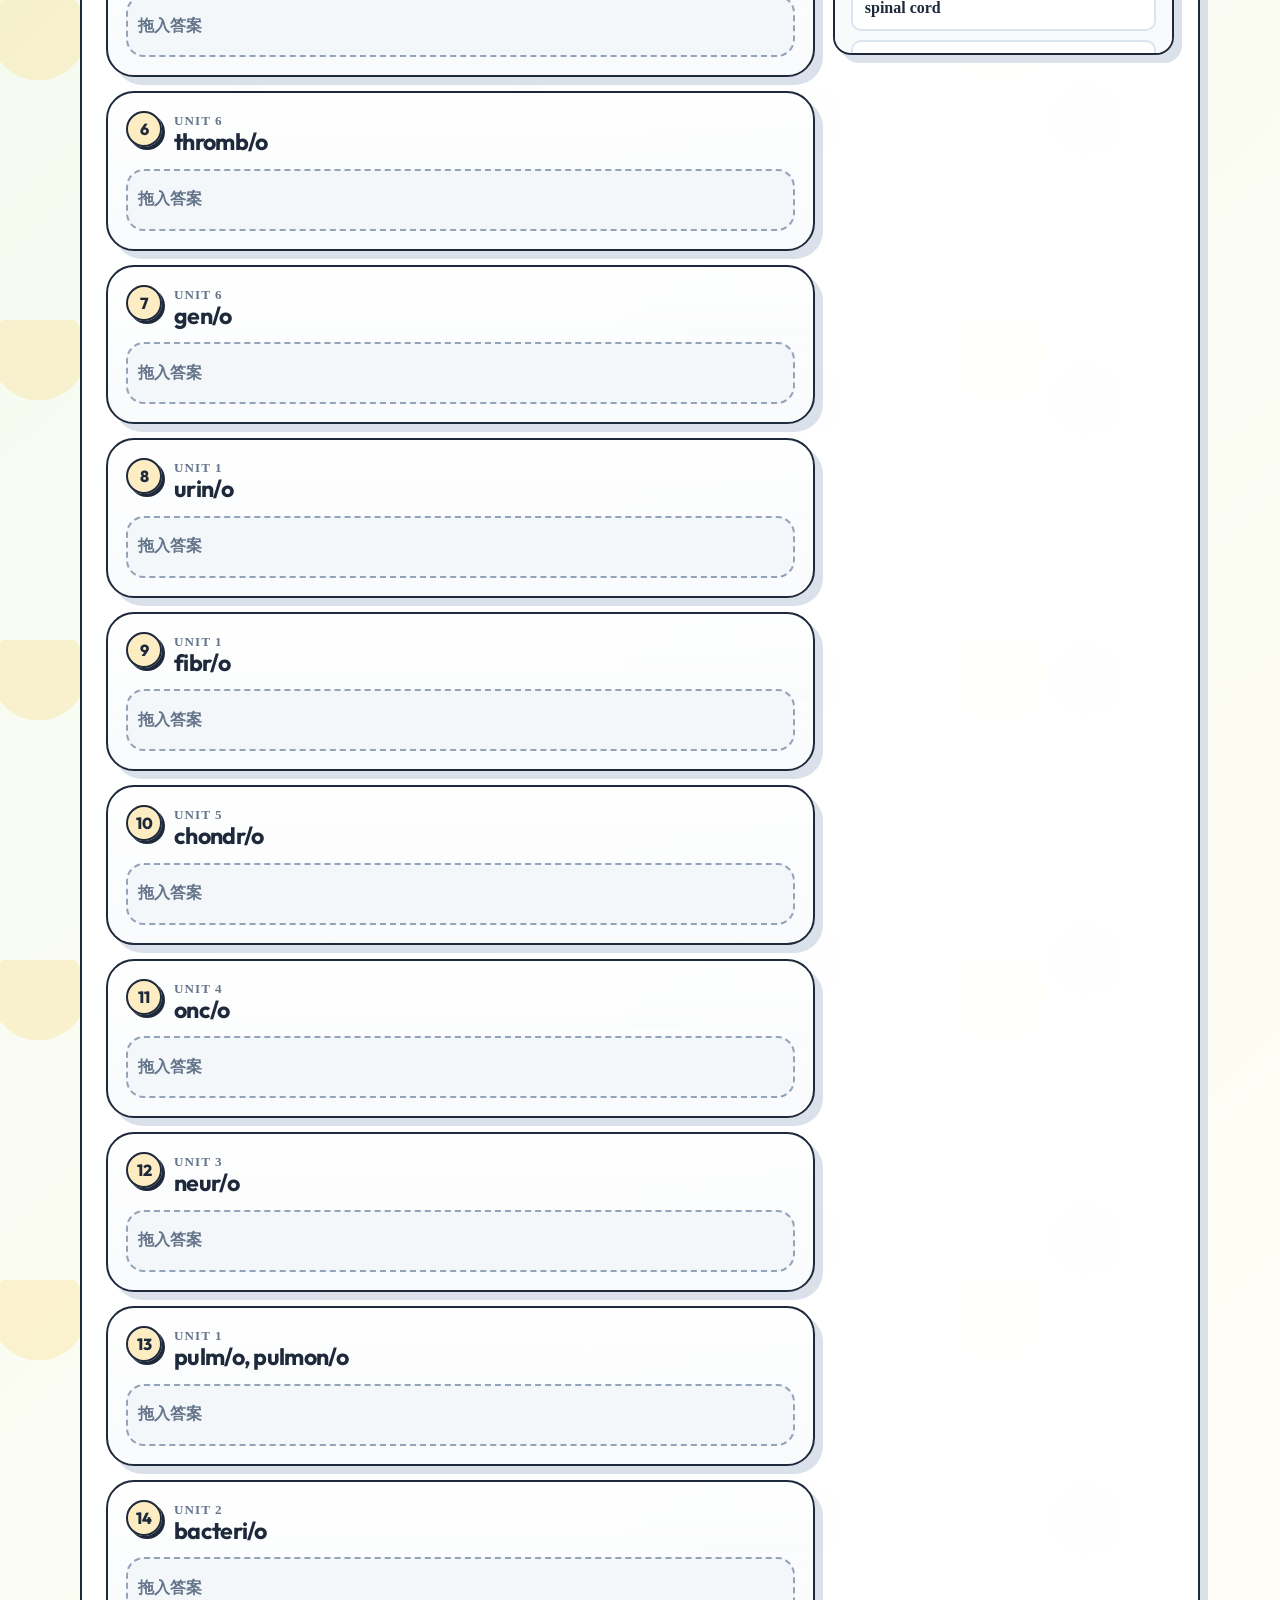
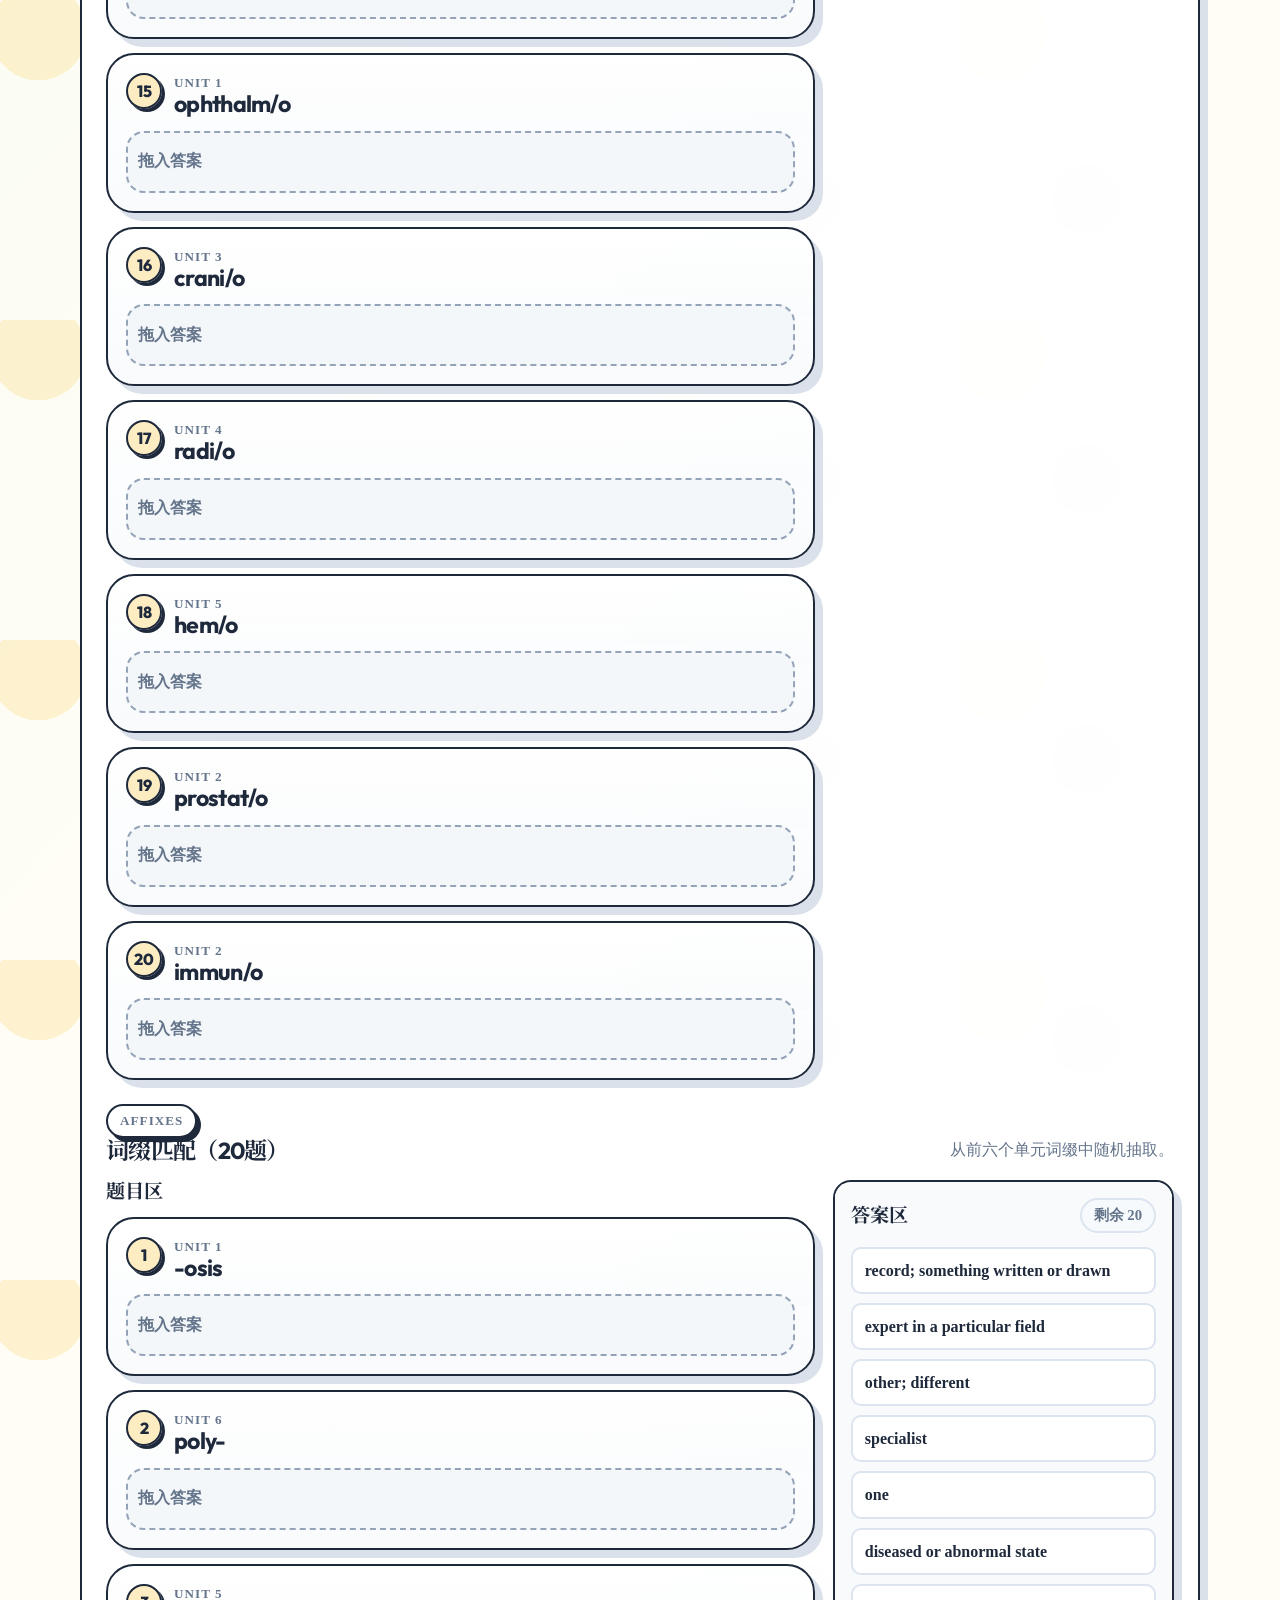
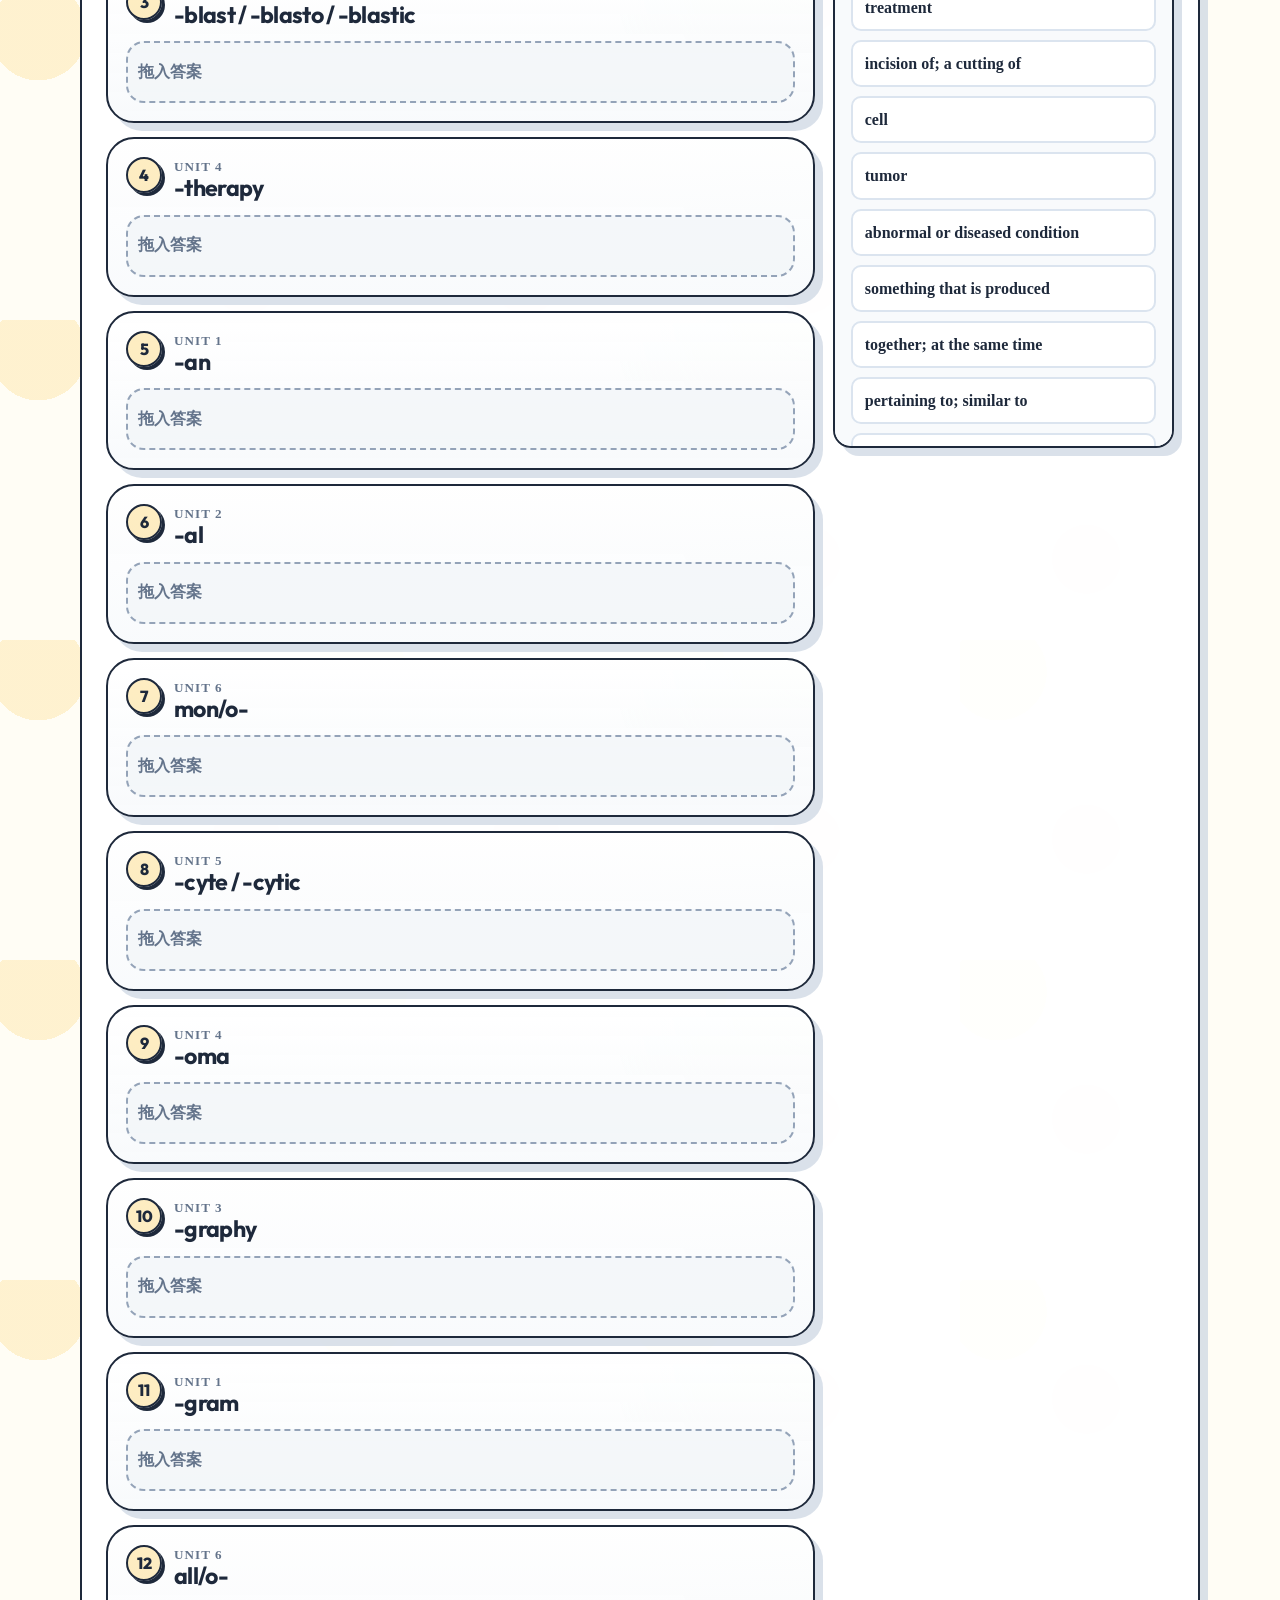
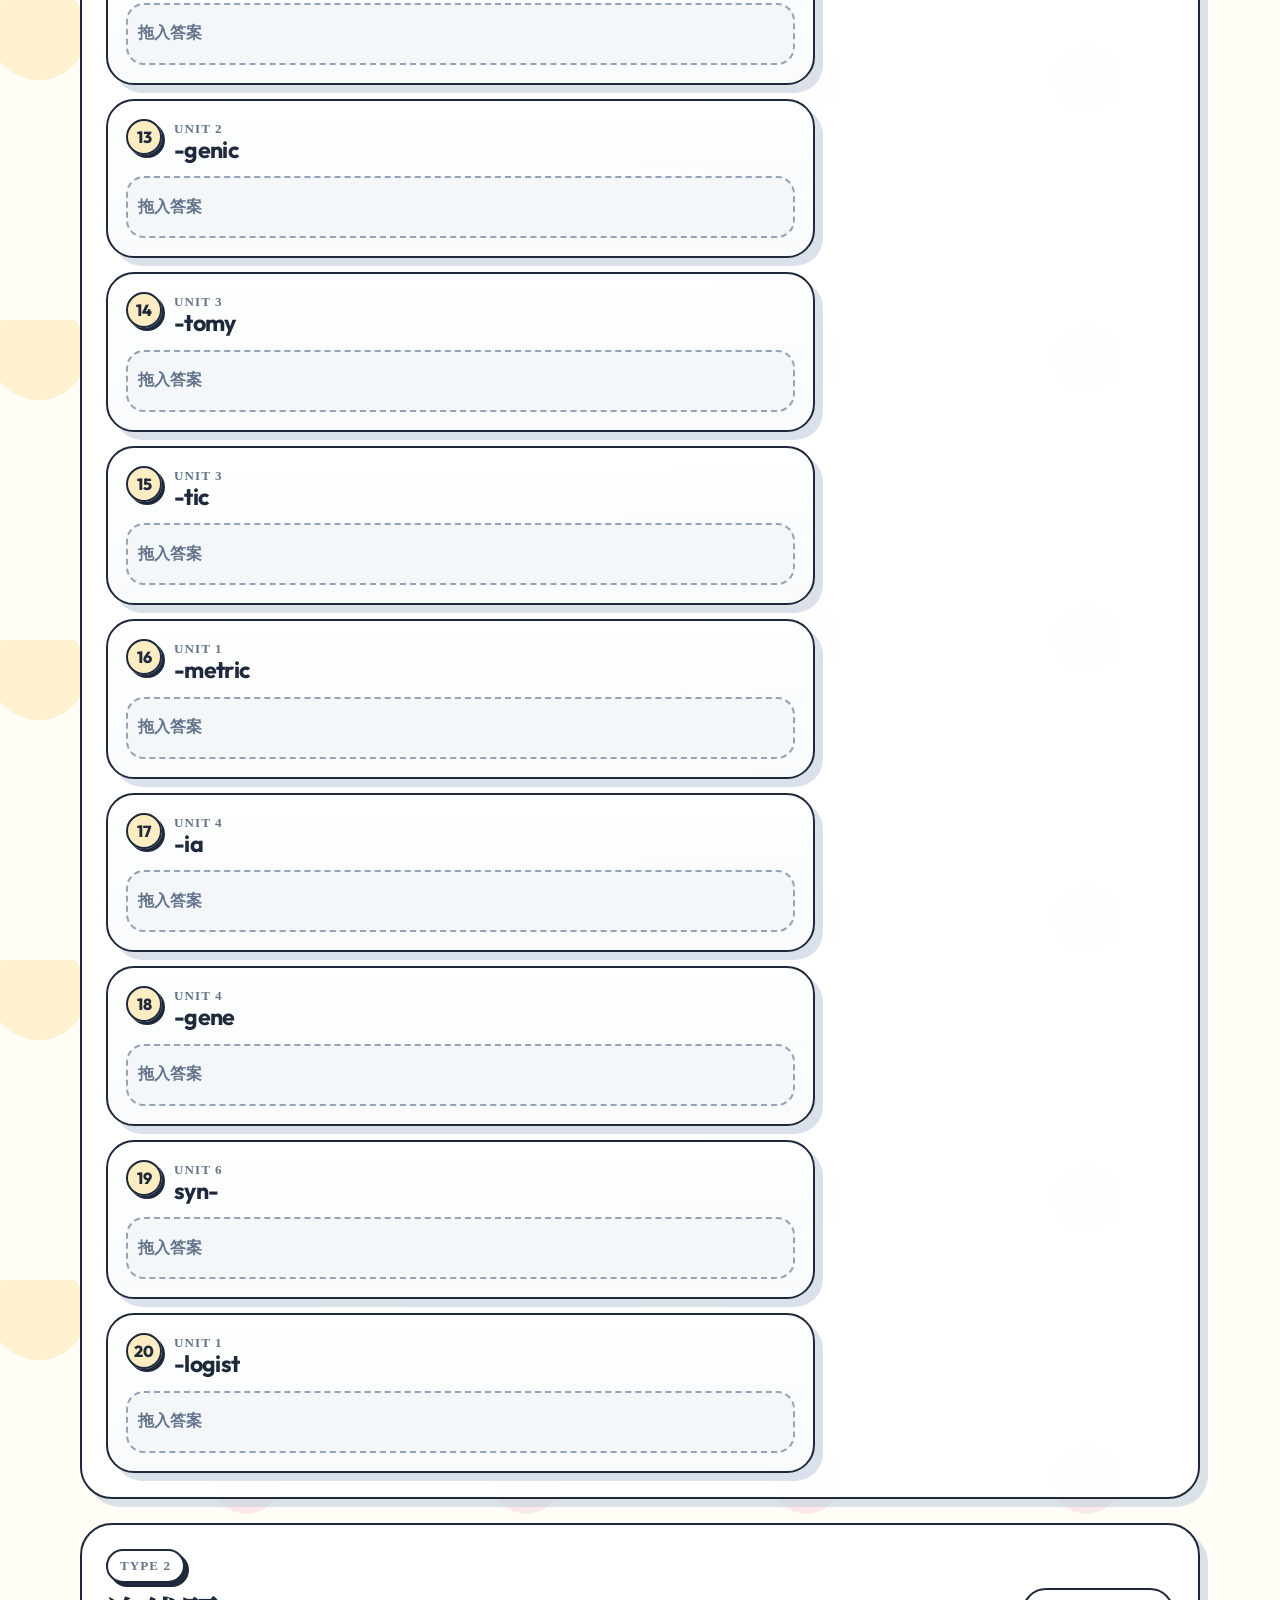
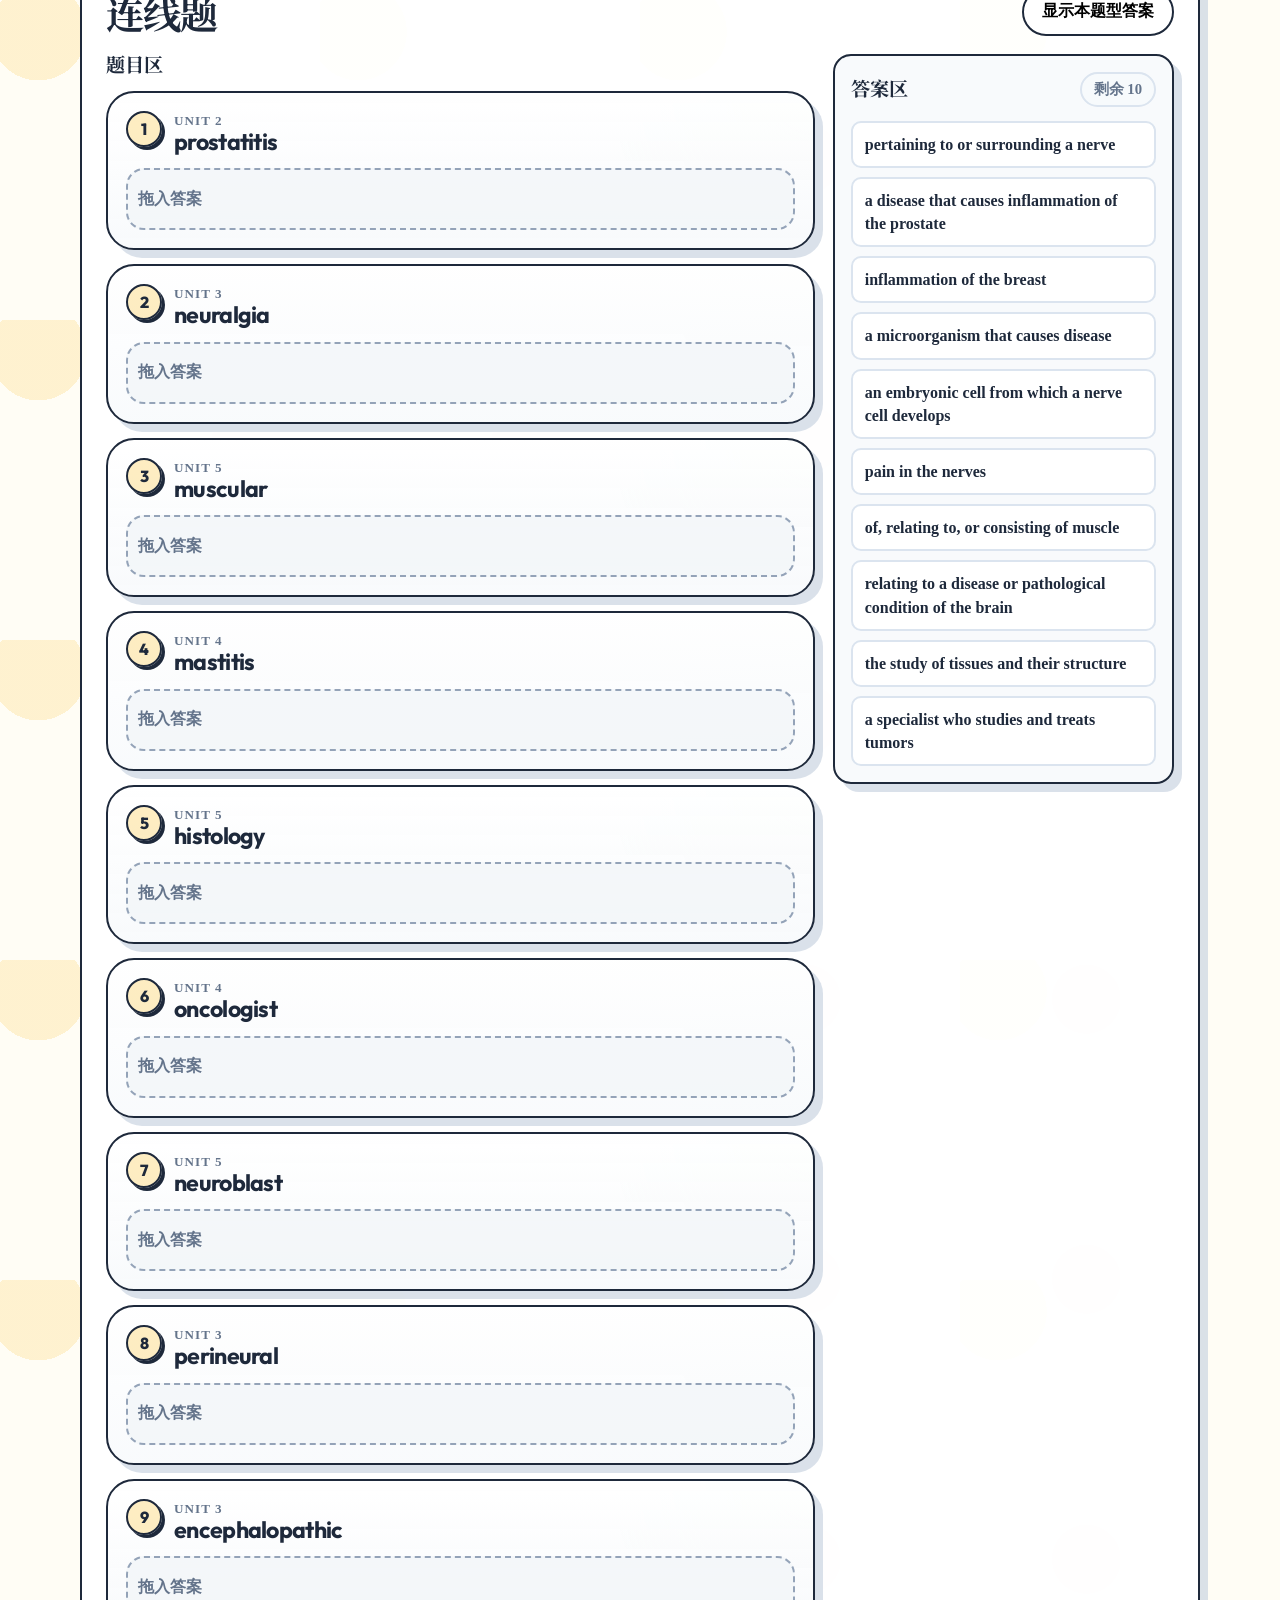
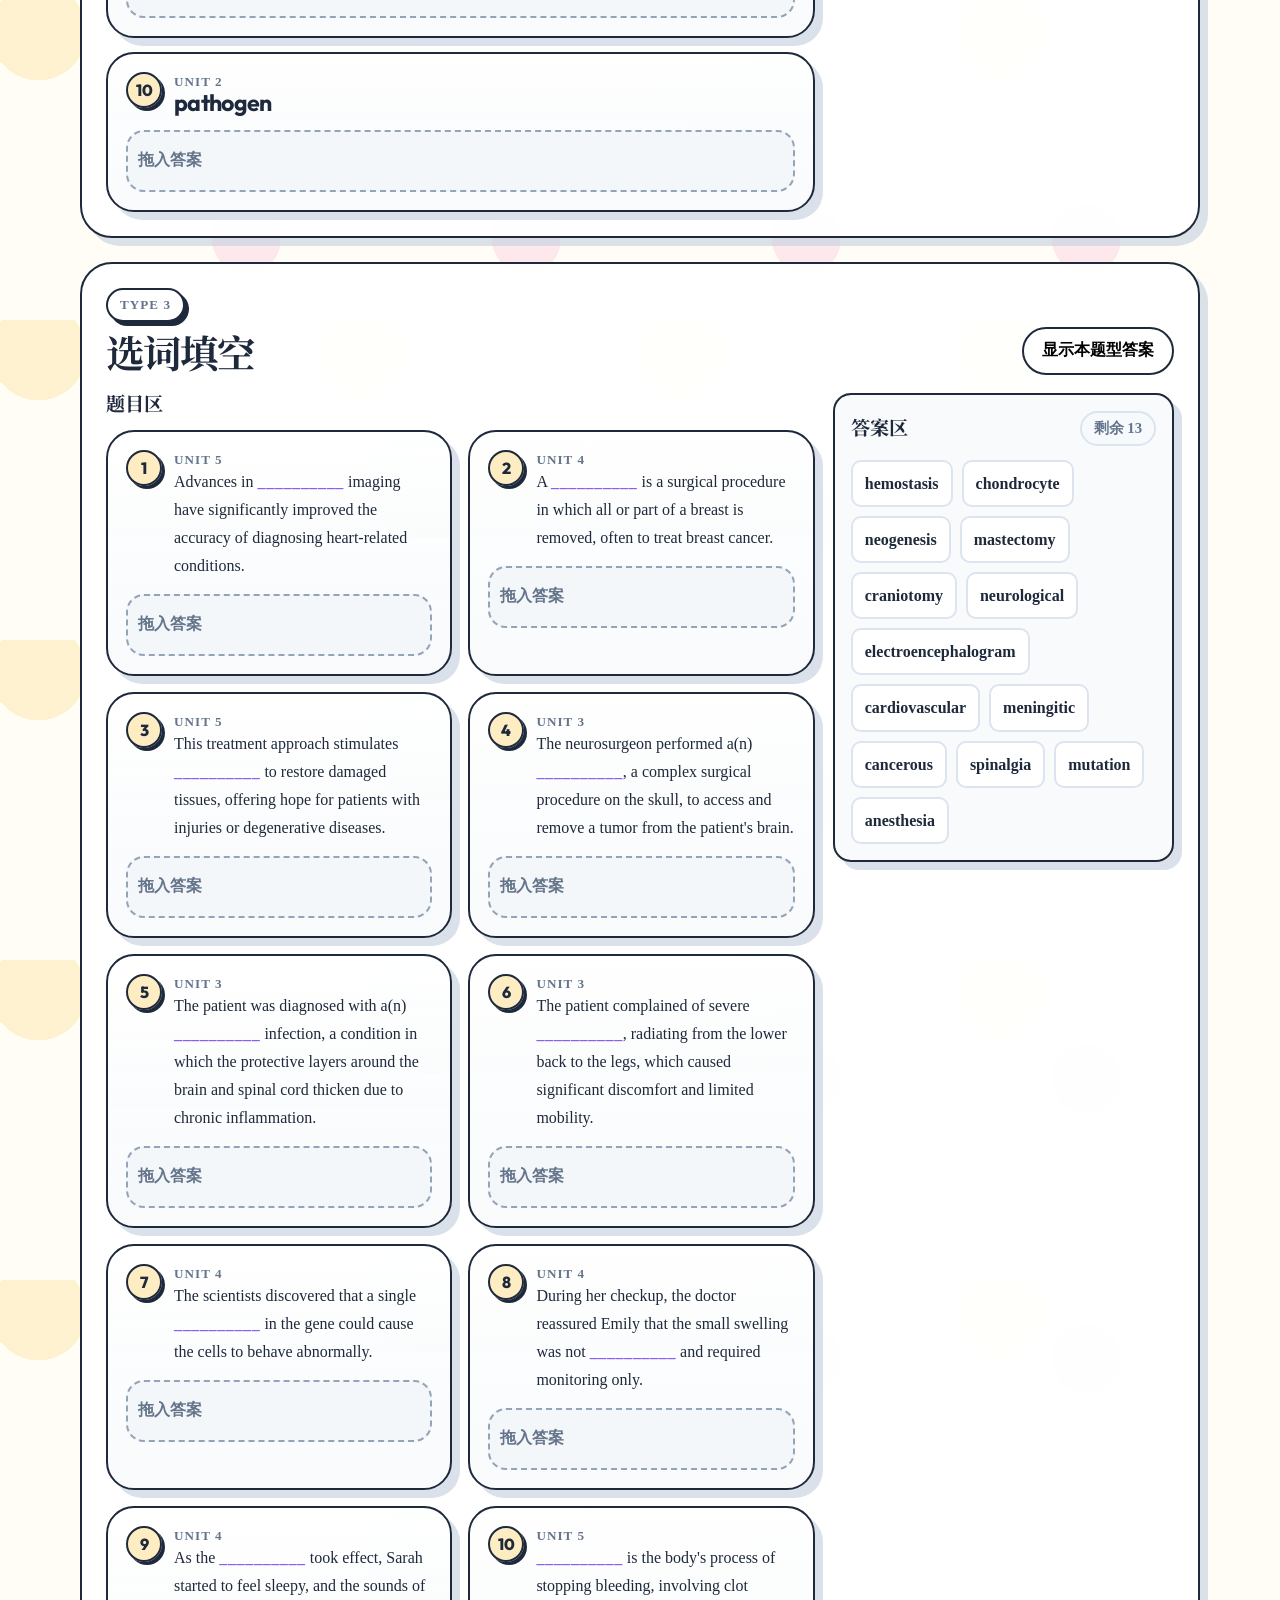
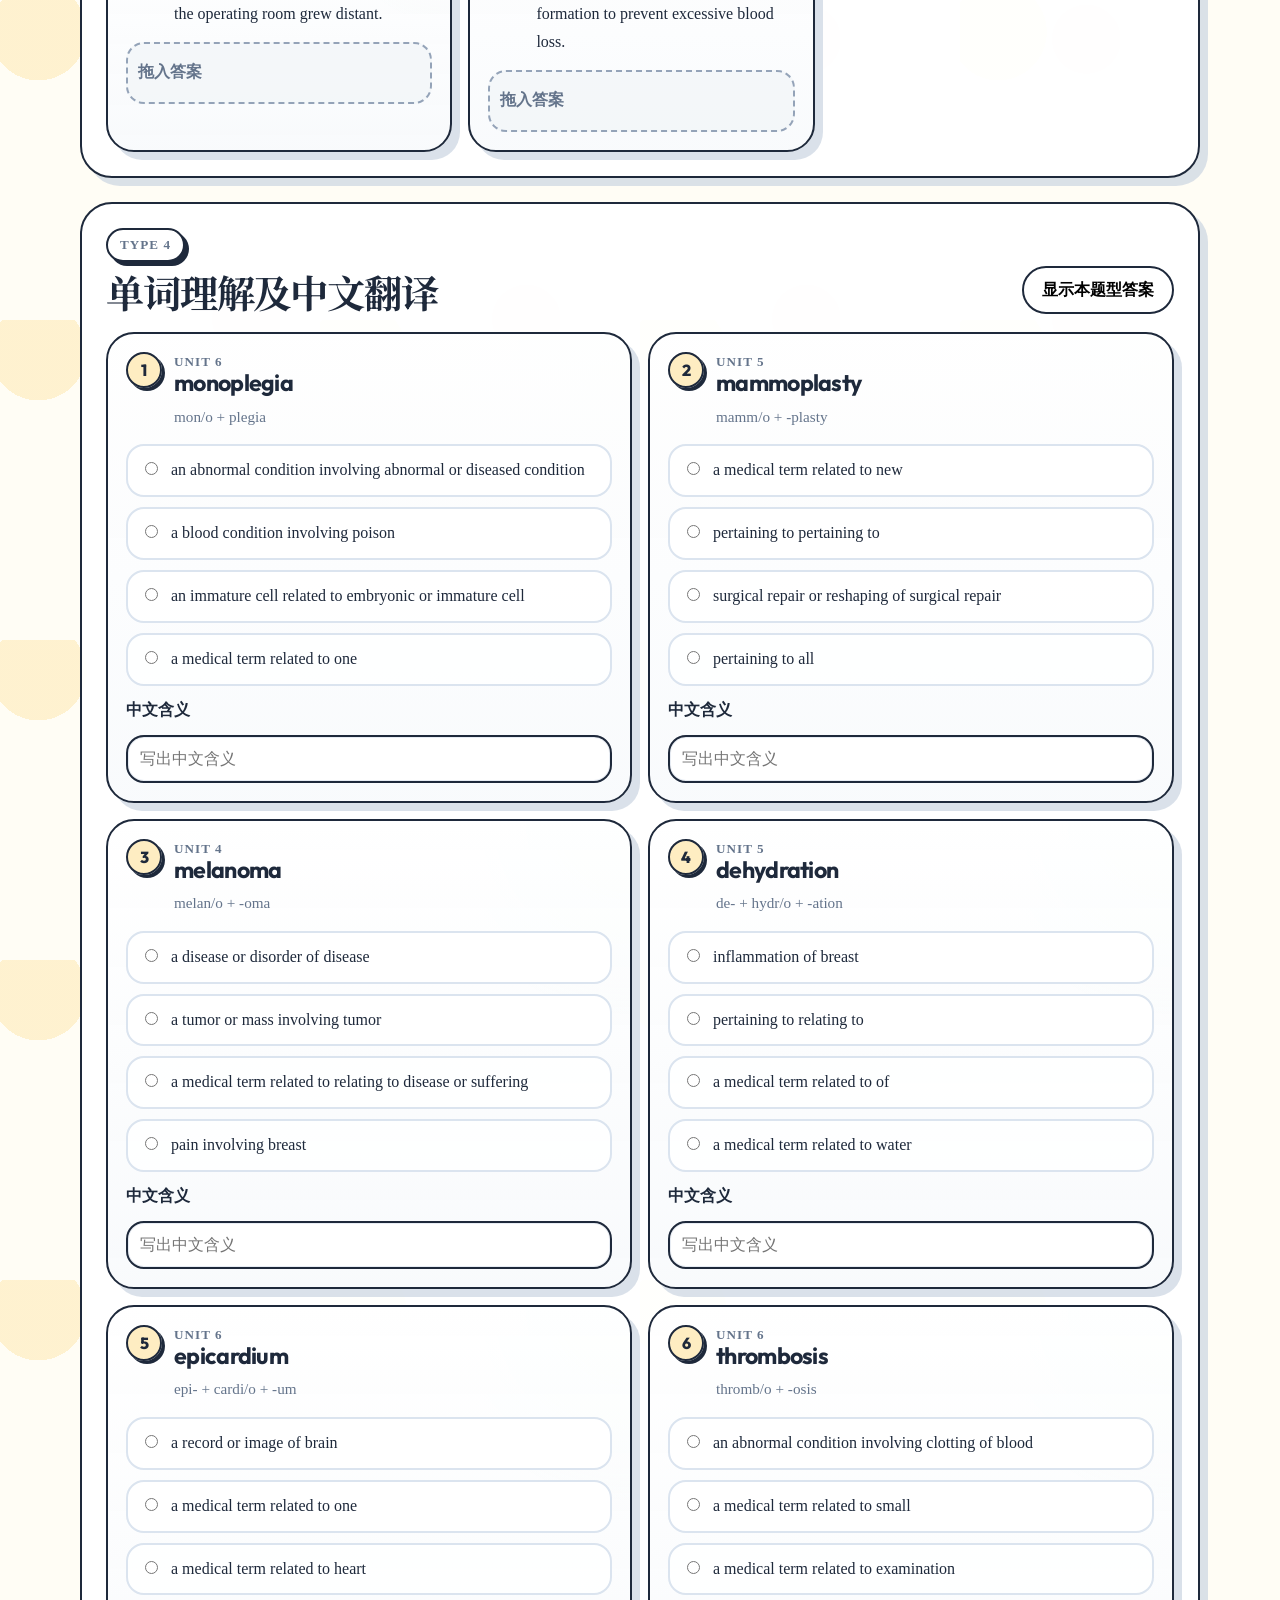
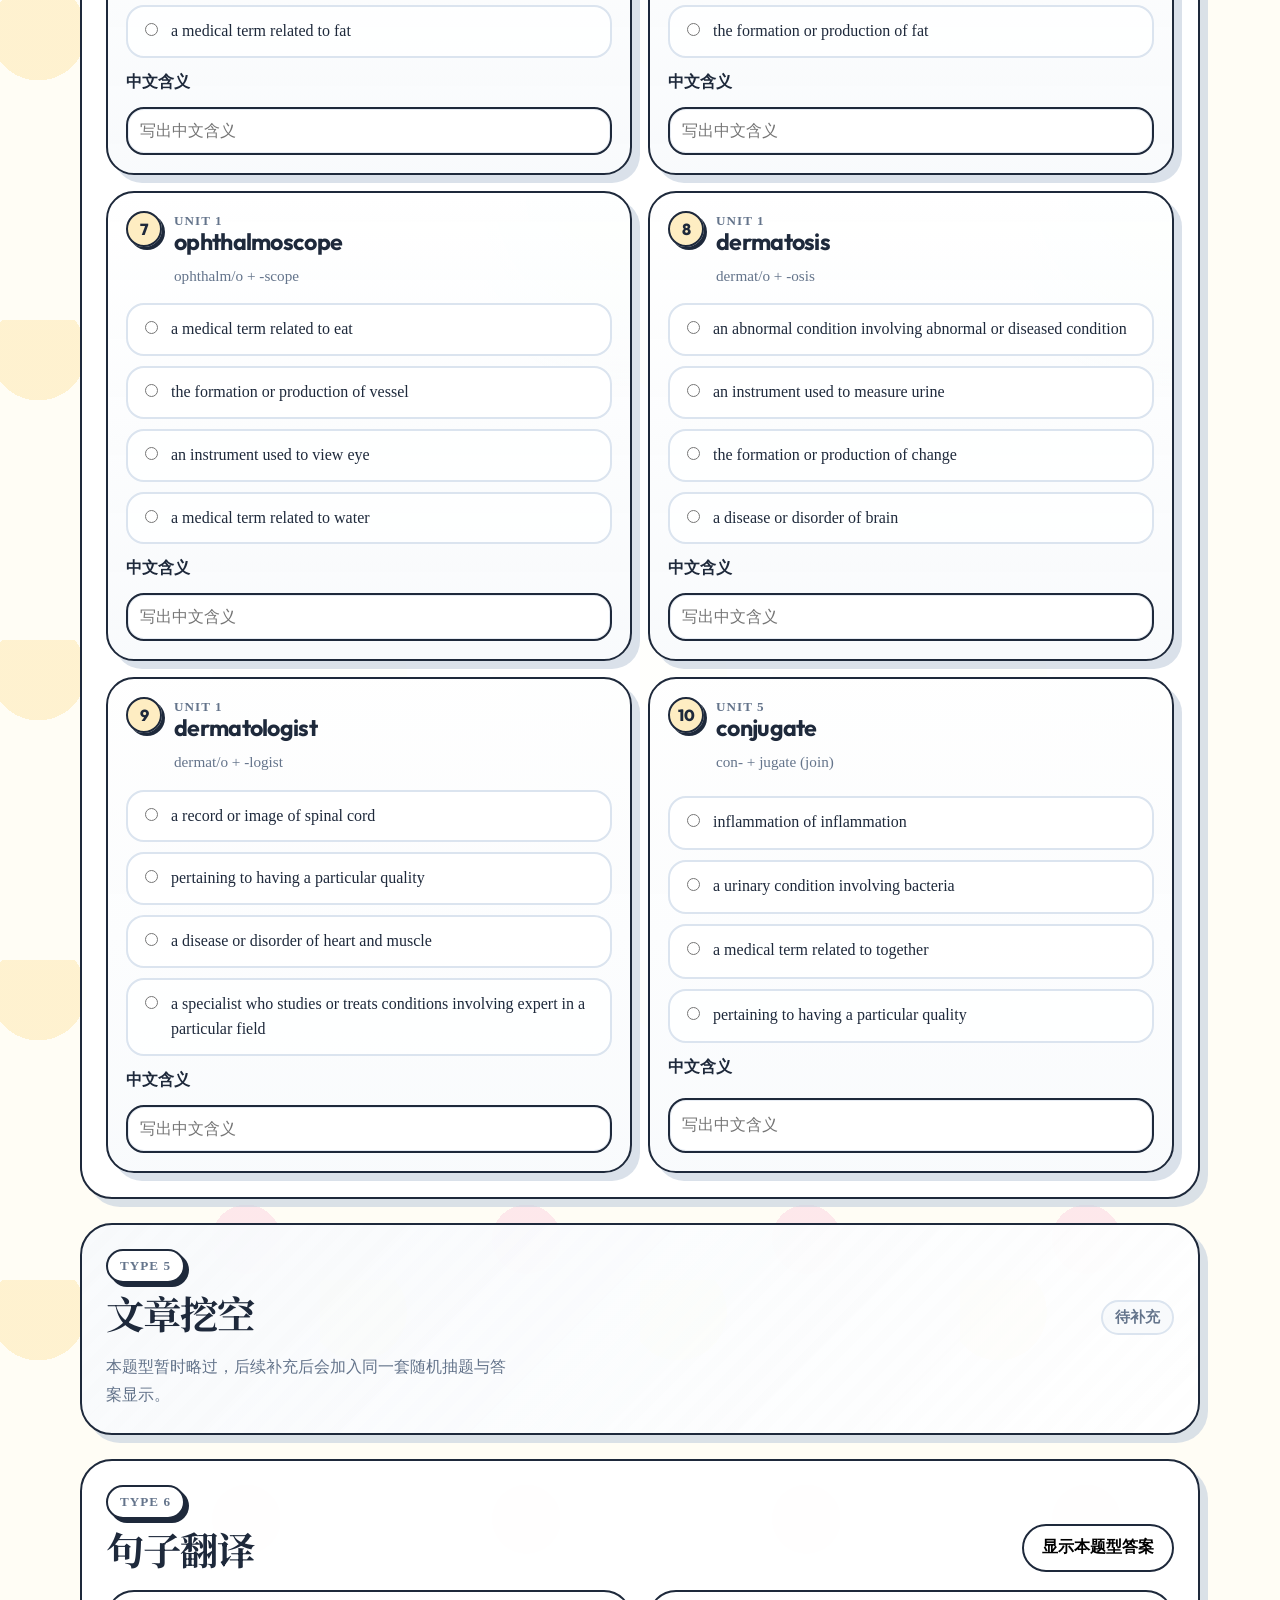
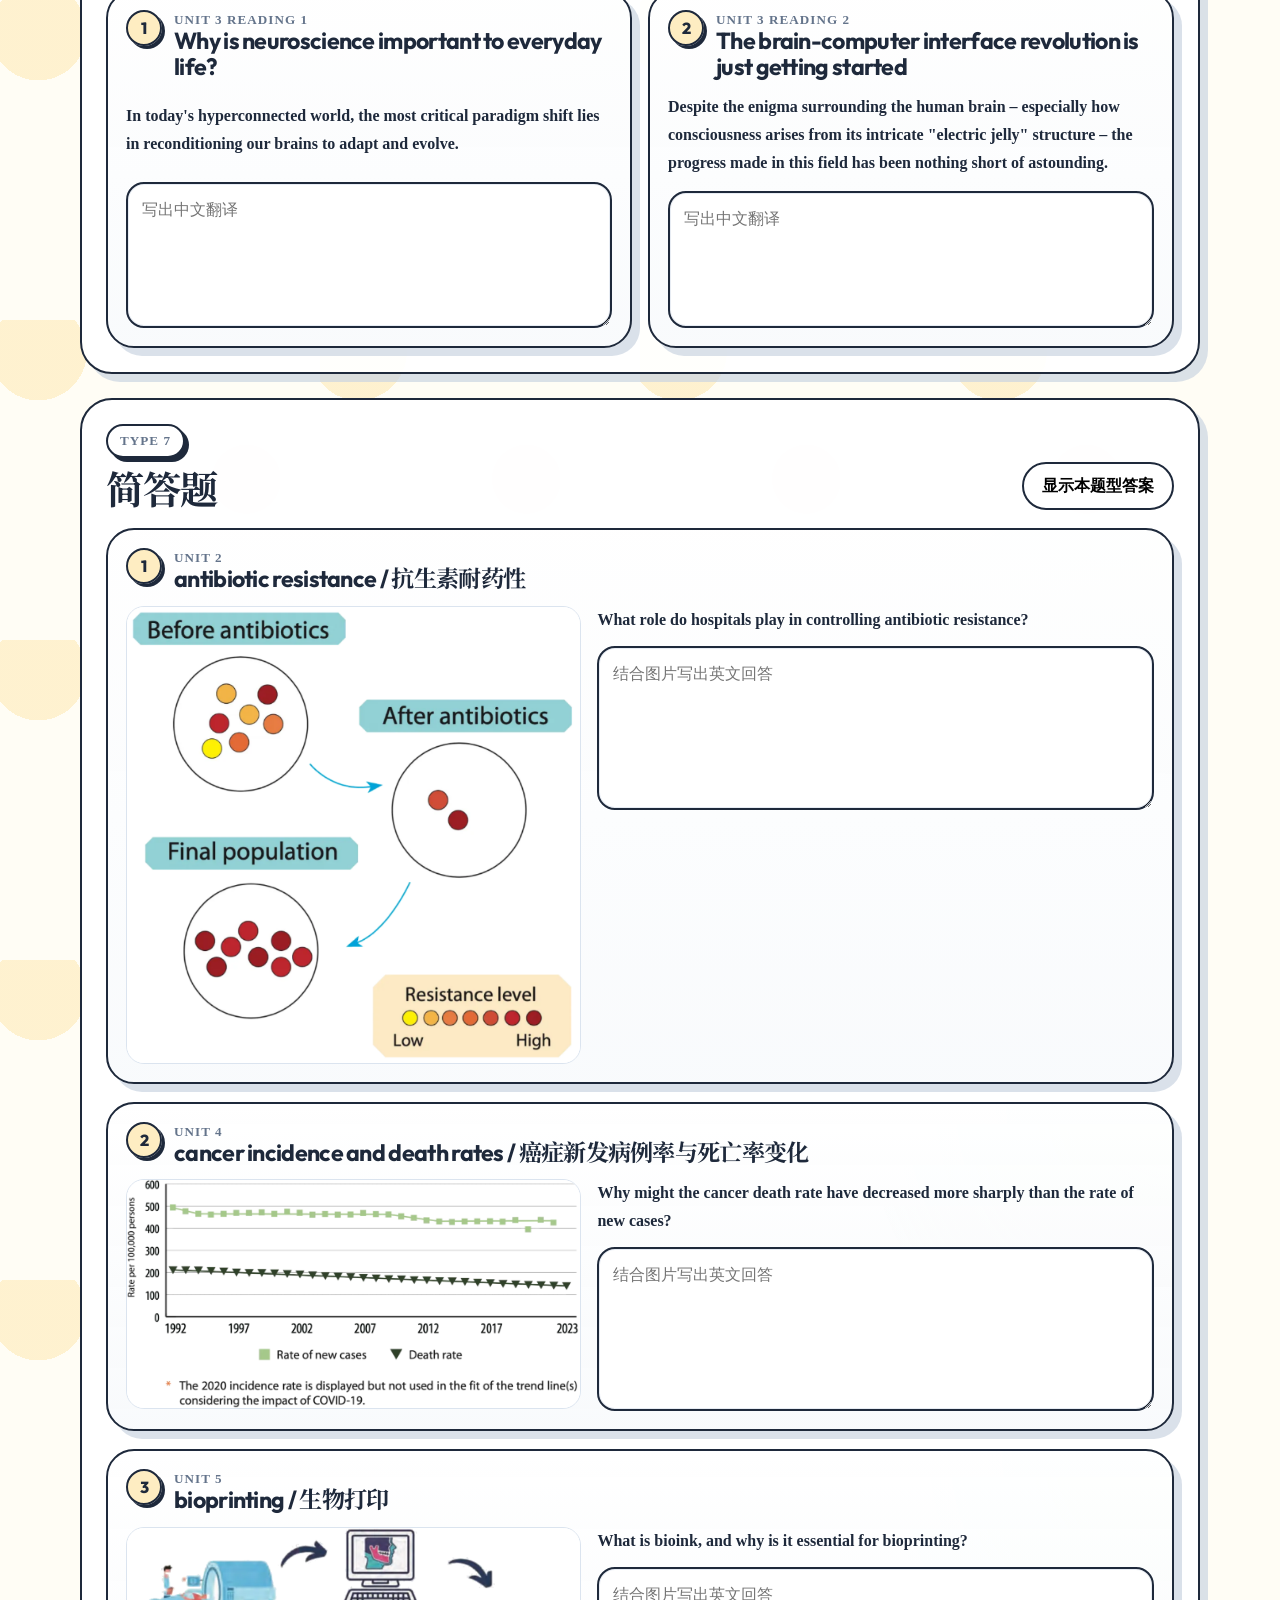
==== commit 5d108a24: "Improve final practice drag and drop" ====
--- a/final-practice.html
+++ b/final-practice.html
@@ -115,8 +115,13 @@
             </div>
             <button class="button button-secondary" type="button" data-toggle-section-answer>显示本题型答案</button>
           </div>
-          <div class="word-bank" id="fill-word-bank"></div>
-          <div class="question-list" id="fill-blank-list"></div>
+          <div class="drag-fill-layout">
+            <div class="drag-question-column">
+              <h3 class="drag-column-title">题目区</h3>
+              <div class="question-list" id="fill-blank-list"></div>
+            </div>
+            <aside class="answer-bank" id="fill-word-bank"></aside>
+          </div>
         </section>
 
         <section class="section-panel final-section" id="vocabulary-practice" data-answer-section>
--- a/assets/css/styles.css
+++ b/assets/css/styles.css
@@ -780,6 +780,173 @@
   gap: 16px;
 }
 
+.drag-match-workspace,
+.drag-fill-layout {
+  display: grid;
+  grid-template-columns: minmax(0, 1.35fr) minmax(280px, 0.65fr);
+  gap: 18px;
+  align-items: start;
+}
+
+.drag-question-column,
+.drag-question-list {
+  display: grid;
+  gap: 14px;
+  min-width: 0;
+}
+
+.drag-column-title {
+  margin: 0;
+  font-family: "Outfit", "Noto Serif SC", system-ui, sans-serif;
+  font-size: 1.2rem;
+  line-height: 1.2;
+}
+
+.answer-bank {
+  position: sticky;
+  top: 16px;
+  display: grid;
+  gap: 14px;
+  max-height: calc(100vh - 32px);
+  padding: 16px;
+  overflow: auto;
+  border: 2px solid var(--border);
+  border-radius: var(--radius-md);
+  background: rgba(248, 250, 252, 0.97);
+  box-shadow: var(--shadow-soft);
+}
+
+.answer-bank-head {
+  display: flex;
+  align-items: center;
+  justify-content: space-between;
+  gap: 10px;
+}
+
+.answer-token-list {
+  display: grid;
+  gap: 9px;
+}
+
+#fill-word-bank .answer-token-list {
+  display: flex;
+  flex-wrap: wrap;
+}
+
+.answer-token {
+  display: block;
+  width: 100%;
+  padding: 10px 12px;
+  border: 2px solid var(--soft-border);
+  border-radius: var(--radius-sm);
+  background: var(--card);
+  color: var(--foreground);
+  font-weight: 700;
+  line-height: 1.45;
+  text-align: left;
+  overflow-wrap: anywhere;
+  cursor: grab;
+  touch-action: none;
+  user-select: none;
+  transition: var(--transition);
+}
+
+.answer-token:hover,
+.answer-token.is-selected {
+  border-color: var(--accent);
+  background: rgba(139, 92, 246, 0.12);
+  box-shadow: 3px 3px 0 0 var(--border);
+  transform: translate(-1px, -1px);
+}
+
+.answer-token.is-dragging {
+  opacity: 0.45;
+  cursor: grabbing;
+}
+
+.drag-ghost {
+  position: fixed;
+  z-index: 1000;
+  width: min(320px, calc(100vw - 28px));
+  pointer-events: none;
+  opacity: 0.94;
+  box-shadow: var(--shadow-hard);
+  transform: rotate(-1deg);
+}
+
+#fill-word-bank .answer-token {
+  width: auto;
+}
+
+.drag-question-card {
+  align-content: start;
+}
+
+.drop-zone {
+  display: grid;
+  grid-template-columns: minmax(0, 1fr) auto;
+  gap: 10px;
+  align-items: center;
+  min-height: 62px;
+  padding: 10px;
+  border: 2px dashed #94a3b8;
+  border-radius: var(--radius-md);
+  background: rgba(241, 245, 249, 0.72);
+  transition: var(--transition);
+}
+
+.drop-zone:hover,
+.drop-zone:focus-visible,
+.drop-zone.is-drag-over {
+  border-color: var(--accent);
+  outline: none;
+  background: rgba(139, 92, 246, 0.1);
+}
+
+.drop-zone.has-answer {
+  border-style: solid;
+  border-color: var(--border);
+  background: rgba(255, 255, 255, 0.96);
+}
+
+.drop-zone .answer-token {
+  width: auto;
+  border-color: transparent;
+  background: transparent;
+  box-shadow: none;
+}
+
+.drop-placeholder,
+.bank-empty {
+  margin: 0;
+  color: var(--muted-foreground);
+  font-weight: 700;
+}
+
+.clear-assignment {
+  display: inline-grid;
+  place-items: center;
+  width: 34px;
+  height: 34px;
+  padding: 0;
+  border: 2px solid var(--border);
+  border-radius: 50%;
+  background: var(--card);
+  color: var(--foreground);
+  font-size: 1.2rem;
+  font-weight: 800;
+  line-height: 1;
+}
+
+.clear-assignment:hover {
+  background: rgba(244, 114, 182, 0.18);
+}
+
+.answer-bank.is-drag-over {
+  border-color: var(--accent);
+  background: rgba(139, 92, 246, 0.1);
+}
+
 .short-answer-list {
   display: grid;
   gap: 18px;
@@ -973,8 +1140,18 @@
   .example-grid,
   .match-list,
   .question-list,
+  .drag-match-workspace,
+  .drag-fill-layout,
   .short-answer-layout {
     grid-template-columns: 1fr;
+  }
+
+  .answer-bank {
+    position: sticky;
+    top: 8px;
+    order: -1;
+    z-index: 5;
+    max-height: 42vh;
   }
 
   .section-heading {
